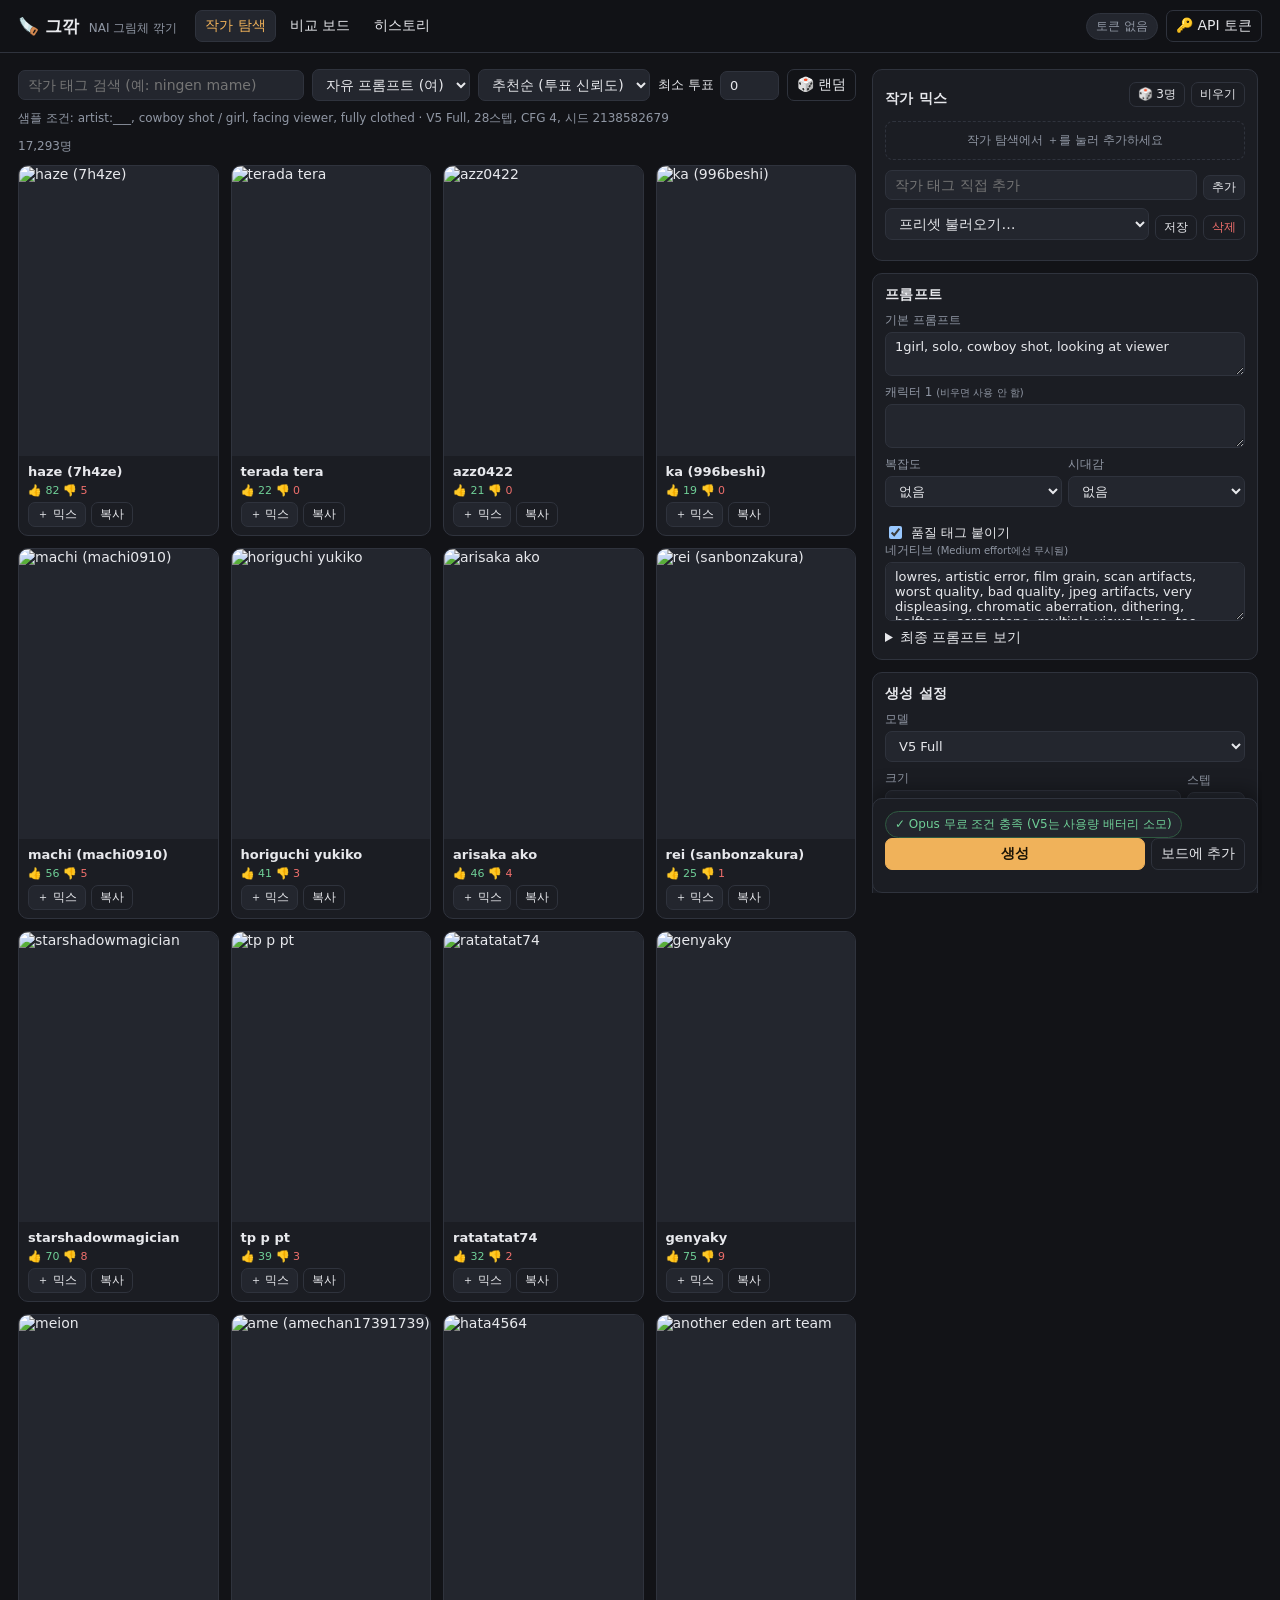
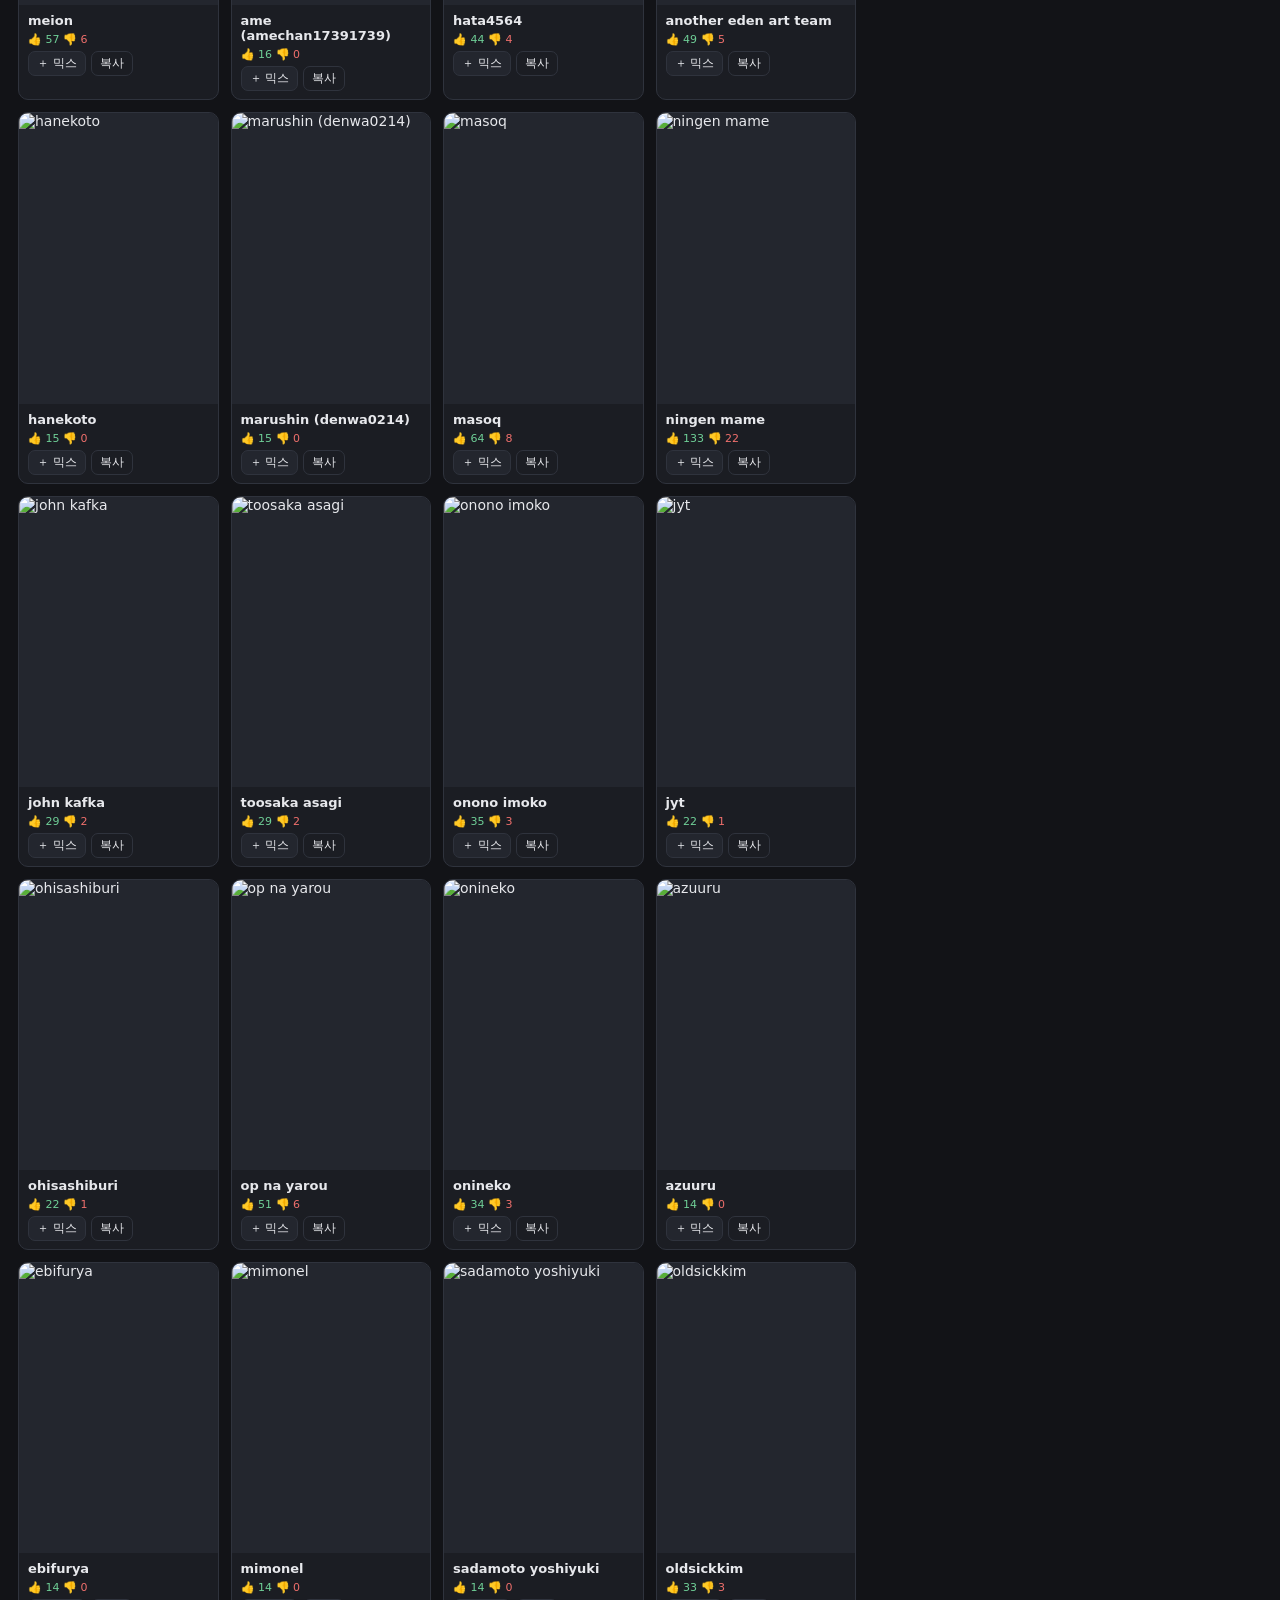
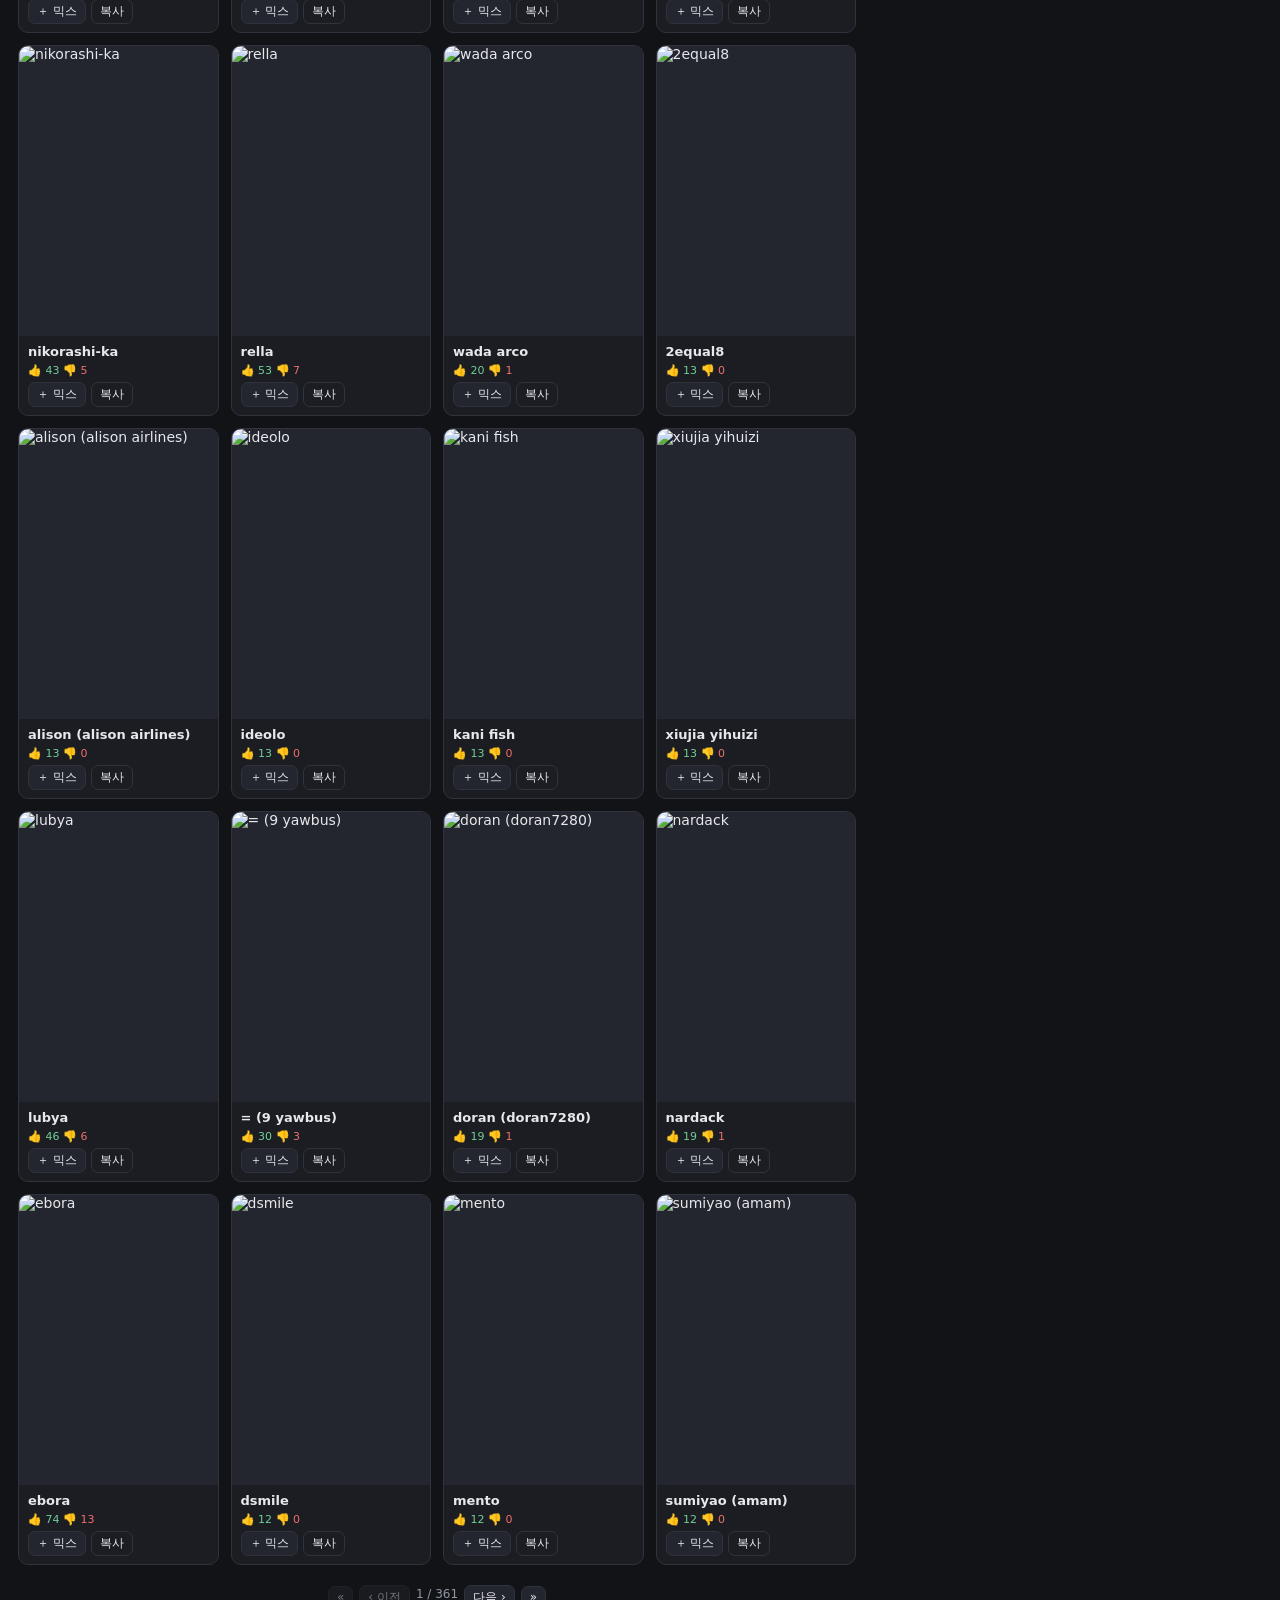
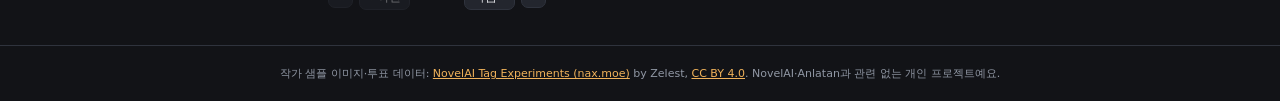
==== index.html @ 3f971d5f "첫 버전: NAI V5 그림체 깎기 사이트 - 작가 탐색 (nax.moe V5 갤러리 17,554명, CC BY 4.0) - 작가 믹스 (숫자 가중치), 프리셋 - 비교 보드 (가" ====
<!doctype html>
<html lang="ko">
<head>
  <meta charset="utf-8">
  <meta name="viewport" content="width=device-width, initial-scale=1">
  <title>그깎 - NAI 그림체 깎기</title>
  <meta name="description" content="NovelAI V5 작가 태그 조합으로 그림체를 깎는 도구">
  <link rel="stylesheet" href="css/style.css">
  <link rel="icon" href="data:image/svg+xml,<svg xmlns='http://www.w3.org/2000/svg' viewBox='0 0 100 100'><text y='.9em' font-size='90'>🪚</text></svg>">
</head>
<body>
  <header class="top">
    <div class="brand">🪚 그깎 <small>NAI 그림체 깎기</small></div>
    <nav class="tabs">
      <button data-tab="browse" class="active">작가 탐색</button>
      <button data-tab="board">비교 보드</button>
      <button data-tab="history">히스토리</button>
    </nav>
    <div class="top-right">
      <span id="usage" class="badge muted">토큰 없음</span>
      <button id="btnToken" class="ghost">🔑 API 토큰</button>
    </div>
  </header>

  <div class="layout">
    <main>
      <!-- 작가 탐색 -->
      <section id="tab-browse" class="tab active">
        <div class="toolbar">
          <input id="q" type="search" placeholder="작가 태그 검색 (예: ningen mame)" autocomplete="off">
          <select id="gallery"></select>
          <select id="sort">
            <option value="score">추천순 (투표 신뢰도)</option>
            <option value="up">좋아요 많은 순</option>
            <option value="debated">호불호 갈리는 순</option>
            <option value="name">이름순</option>
          </select>
          <label class="inline">최소 투표 <input id="minVotes" type="number" min="0" value="0" style="width:4.5em"></label>
          <button id="btnShuffle" class="ghost">🎲 랜덤</button>
        </div>
        <p id="galleryNote" class="note"></p>
        <div id="browseInfo" class="note"></div>
        <div id="artistGrid" class="grid"></div>
        <div id="pager" class="pager"></div>
      </section>

      <!-- 비교 보드 -->
      <section id="tab-board" class="tab">
        <div class="toolbar">
          <button id="btnBoardAdd">＋ 현재 믹스 추가</button>
          <span class="sep"></span>
          <select id="sweepArtist" title="가중치를 바꿔볼 작가"></select>
          <input id="sweepValues" value="0.6, 0.8, 1, 1.2, 1.4" title="가중치 목록 (쉼표로 구분)" style="width:12em">
          <button id="btnSweep">가중치 스윕</button>
          <button id="btnAblate" title="믹스에서 작가를 한 명씩 빼서 비교">한 명씩 빼보기</button>
          <span class="sep"></span>
          <button id="btnBoardNext" class="primary">▶ 다음 빈 칸 생성</button>
          <button id="btnBoardClear" class="ghost danger">보드 비우기</button>
        </div>
        <p class="note">보드는 오른쪽 패널의 프롬프트·설정·<b>시드</b>를 그대로 쓰고 작가 믹스만 바꿔서 생성해요. 버튼 한 번에 한 장씩 생성돼요.</p>
        <div id="boardGrid" class="grid board"></div>
      </section>

      <!-- 히스토리 -->
      <section id="tab-history" class="tab">
        <div class="toolbar">
          <label class="inline"><input id="favOnly" type="checkbox"> 즐겨찾기만</label>
          <span id="historyCount" class="note"></span>
          <span class="sep"></span>
          <button id="btnHistoryClear" class="ghost danger">기록 전체 삭제</button>
        </div>
        <div id="historyGrid" class="grid"></div>
      </section>
    </main>

    <!-- 오른쪽 패널 -->
    <aside class="side">
      <div class="panel">
        <div class="panel-head">
          <h3>작가 믹스</h3>
          <div class="row-gap">
            <button id="btnRandomMix" class="ghost small" title="추천순 상위 작가 중 무작위 3명">🎲 3명</button>
            <button id="btnClearMix" class="ghost small">비우기</button>
          </div>
        </div>
        <div id="mixList" class="mix"></div>
        <div class="row-gap">
          <input id="addArtist" list="artistOptions" placeholder="작가 태그 직접 추가" autocomplete="off">
          <datalist id="artistOptions"></datalist>
          <button id="btnAddArtist" class="small">추가</button>
        </div>
        <div class="row-gap">
          <select id="presetSelect"><option value="">프리셋 불러오기…</option></select>
          <button id="btnSavePreset" class="small ghost">저장</button>
          <button id="btnDelPreset" class="small ghost danger">삭제</button>
        </div>
      </div>

      <div class="panel">
        <h3>프롬프트</h3>
        <label>기본 프롬프트<textarea id="base" rows="2"></textarea></label>
        <label>캐릭터 1 <small class="muted">(비우면 사용 안 함)</small><textarea id="character" rows="2"></textarea></label>
        <div class="row-gap">
          <label class="grow">복잡도
            <select id="complexity">
              <option value="">없음</option>
              <option>low complexity</option>
              <option>medium complexity</option>
              <option>high complexity</option>
              <option>ultra complexity</option>
            </select>
          </label>
          <label class="grow">시대감
            <select id="era">
              <option value="">없음</option>
              <option>meta:novel era</option>
              <option>meta:golden era</option>
            </select>
          </label>
        </div>
        <label class="inline"><input id="quality" type="checkbox"> 품질 태그 붙이기</label>
        <label>네거티브 <small class="muted">(Medium effort에선 무시됨)</small><textarea id="negative" rows="3"></textarea></label>
        <details>
          <summary>최종 프롬프트 보기</summary>
          <pre id="finalPrompt" class="code"></pre>
          <button id="btnCopyPrompt" class="small ghost">복사</button>
        </details>
      </div>

      <div class="panel">
        <h3>생성 설정</h3>
        <label>모델<select id="model"></select></label>
        <div class="row-gap">
          <label class="grow">크기
            <select id="size">
              <option value="832x1216">832×1216 세로</option>
              <option value="1216x832">1216×832 가로</option>
              <option value="1024x1024">1024×1024 정사각</option>
              <option value="640x960">640×960 작은 세로 (빠른 탐색)</option>
              <option value="1024x1536">1024×1536 큰 세로 (Anlas 소모)</option>
            </select>
          </label>
          <label>스텝<input id="steps" type="number" min="1" max="50" style="width:4.5em"></label>
        </div>
        <div class="row-gap">
          <label class="grow">CFG<input id="scale" type="number" step="0.1" min="0" max="10"></label>
          <label class="grow">Rescale<input id="cfgRescale" type="number" step="0.02" min="0" max="1"></label>
        </div>
        <label>샘플러<select id="sampler"></select></label>
        <div class="row-gap">
          <label class="grow">시드<input id="seed" type="number" min="0" max="4294967295"></label>
          <button id="btnNewSeed" class="small ghost" title="새 시드">🎲</button>
        </div>
        <label class="inline"><input id="randomSeed" type="checkbox"> 생성할 때마다 새 시드 (비교 보드는 항상 고정)</label>
      </div>

      <div class="panel sticky-gen">
        <div id="costBadge" class="badge"></div>
        <div class="row-gap">
          <button id="btnGenerate" class="primary grow">생성</button>
          <button id="btnToBoard" class="ghost" title="현재 믹스를 비교 보드에 추가">보드에 추가</button>
        </div>
        <div id="status" class="note"></div>
        <div id="lastResult" class="last"></div>
      </div>
    </aside>
  </div>

  <!-- 토큰 모달 -->
  <dialog id="tokenDialog">
    <form method="dialog">
      <h3>NovelAI API 토큰</h3>
      <p class="note">NovelAI 웹 → 설정(⚙) → Account → <b>Get Persistent API Token</b> 에서 받을 수 있어요.<br>
        토큰은 이 브라우저에만 저장되고, <code>image.novelai.net</code> 외의 곳으로는 보내지 않아요.</p>
      <input id="tokenInput" type="password" placeholder="pst-..." autocomplete="off" style="width:100%">
      <label class="inline"><input id="tokenRemember" type="checkbox"> 이 기기에 기억하기 (체크 안 하면 탭을 닫을 때 지워져요)</label>
      <div class="row-gap end">
        <button value="clear" class="ghost danger">토큰 지우기</button>
        <button value="cancel" class="ghost">취소</button>
        <button value="save" class="primary">저장</button>
      </div>
    </form>
  </dialog>

  <!-- 이미지 크게 보기 -->
  <dialog id="lightbox" class="lightbox">
    <form method="dialog"><button class="close">✕</button></form>
    <img id="lightboxImg" alt="">
    <div id="lightboxCaption" class="note"></div>
  </dialog>

  <footer class="foot">
    작가 샘플 이미지·투표 데이터: <a href="https://nax.moe" target="_blank" rel="noopener">NovelAI Tag Experiments (nax.moe)</a> by Zelest,
    <a href="https://creativecommons.org/licenses/by/4.0/" target="_blank" rel="noopener">CC BY 4.0</a>.
    NovelAI·Anlatan과 관련 없는 개인 프로젝트예요.
  </footer>

  <script type="module" src="js/app.js"></script>
</body>
</html>
---- css/style.css ----
:root {
  --bg: #121317;
  --panel: #1b1d23;
  --panel-2: #23262e;
  --line: #2f333d;
  --text: #e7e8ec;
  --muted: #9097a4;
  --accent: #f0b25a;
  --accent-ink: #1b1406;
  --good: #6fcf97;
  --bad: #ef6f6c;
  --radius: 10px;
  font-family: 'Pretendard', 'Apple SD Gothic Neo', 'Malgun Gothic', system-ui, sans-serif;
  color-scheme: dark;
}

* { box-sizing: border-box; }
body { margin: 0; background: var(--bg); color: var(--text); font-size: 14px; }
a { color: var(--accent); }
h3 { margin: 0 0 8px; font-size: 14px; letter-spacing: .02em; }
small, .muted { color: var(--muted); }
code, pre.code { font-family: ui-monospace, Consolas, monospace; font-size: 12px; }
pre.code { white-space: pre-wrap; word-break: break-word; background: var(--bg); padding: 8px; border-radius: 6px; margin: 6px 0; }

/* 입력 요소 */
input, select, textarea, button {
  font: inherit; color: var(--text); background: var(--panel-2);
  border: 1px solid var(--line); border-radius: 7px; padding: 6px 9px;
}
textarea { width: 100%; resize: vertical; }
input:focus, select:focus, textarea:focus { outline: 2px solid var(--accent); outline-offset: -1px; }
button { cursor: pointer; transition: background .15s, border-color .15s; }
button:hover:not(:disabled) { border-color: var(--accent); }
button:disabled { opacity: .45; cursor: not-allowed; }
button.primary { background: var(--accent); color: var(--accent-ink); border-color: var(--accent); font-weight: 700; }
button.primary:hover:not(:disabled) { filter: brightness(1.08); }
button.ghost { background: transparent; }
button.danger { color: var(--bad); }
button.small { padding: 3px 8px; font-size: 12px; }
label { display: block; color: var(--muted); font-size: 12px; margin-bottom: 8px; }
label > input:not([type=checkbox]), label > select, label > textarea { display: block; width: 100%; margin-top: 3px; color: var(--text); font-size: 13px; }
label.inline { display: inline-flex; align-items: center; gap: 6px; color: var(--text); font-size: 13px; margin: 0; }
label.inline > input:not([type=checkbox]) { display: inline-block; margin: 0; }

/* 상단 */
.top {
  position: sticky; top: 0; z-index: 10; display: flex; align-items: center; gap: 18px;
  padding: 10px 18px; background: rgba(18,19,23,.92); backdrop-filter: blur(8px); border-bottom: 1px solid var(--line);
}
.brand { font-weight: 800; font-size: 17px; white-space: nowrap; }
.brand small { font-weight: 400; font-size: 12px; margin-left: 4px; }
.tabs { display: flex; gap: 4px; }
.tabs button { background: transparent; border-color: transparent; }
.tabs button.active { background: var(--panel-2); border-color: var(--line); color: var(--accent); }
.top-right { margin-left: auto; display: flex; gap: 8px; align-items: center; }

.badge { display: inline-block; padding: 4px 9px; border-radius: 999px; font-size: 12px; background: var(--panel-2); border: 1px solid var(--line); }
.badge.good { color: var(--good); border-color: #2f5a41; }
.badge.warn { color: var(--accent); border-color: #6b5228; }
.badge.bad { color: var(--bad); border-color: #6b2c2b; }

/* 레이아웃 */
.layout { display: grid; grid-template-columns: minmax(0, 1fr) 390px; gap: 16px; padding: 16px 18px; align-items: start; }
main { min-width: 0; }
.side { position: sticky; top: 64px; max-height: calc(100vh - 76px); overflow-y: auto; display: flex; flex-direction: column; gap: 12px; padding-right: 4px; }
.panel { background: var(--panel); border: 1px solid var(--line); border-radius: var(--radius); padding: 12px; }
.panel-head { display: flex; justify-content: space-between; align-items: center; margin-bottom: 6px; }
.panel-head h3 { margin: 0; }
.row-gap { display: flex; gap: 6px; align-items: flex-end; margin-bottom: 8px; }
.row-gap.end { justify-content: flex-end; margin-top: 10px; }
.row-gap > input:not([type=checkbox]), .row-gap > select { flex: 1; min-width: 0; }
.grow { flex: 1; min-width: 0; }
.sticky-gen { position: sticky; bottom: 0; box-shadow: 0 -8px 20px rgba(0,0,0,.35); }

.tab { display: none; }
.tab.active { display: block; }
.toolbar { display: flex; flex-wrap: wrap; gap: 8px; align-items: center; margin-bottom: 8px; }
.toolbar input[type=search] { flex: 1; min-width: 220px; }
.sep { width: 1px; height: 22px; background: var(--line); margin: 0 4px; }
.note { color: var(--muted); font-size: 12px; margin: 4px 0 10px; line-height: 1.5; }

/* 작가 믹스 */
.mix { display: flex; flex-direction: column; gap: 6px; margin-bottom: 10px; }
.mix-empty { color: var(--muted); font-size: 12px; padding: 10px; border: 1px dashed var(--line); border-radius: 8px; text-align: center; }
.mix-row { display: grid; grid-template-columns: 18px 36px 1fr 58px 22px; gap: 6px; align-items: center; background: var(--panel-2); border-radius: 8px; padding: 5px 6px; }
.mix-row.off { opacity: .45; }
.mix-row img { width: 36px; height: 36px; object-fit: cover; object-position: 50% 12%; border-radius: 5px; background: var(--bg); cursor: zoom-in; }
.mix-row .name { font-size: 12px; overflow: hidden; text-overflow: ellipsis; white-space: nowrap; }
.mix-row input[type=range] { width: 100%; padding: 0; accent-color: var(--accent); }
.mix-row input[type=number] { padding: 2px 4px; font-size: 12px; width: 100%; }
.mix-row .x { background: none; border: none; color: var(--muted); padding: 0; }
.mix-row .x:hover { color: var(--bad); }
.mix-row .mid { min-width: 0; }

/* 그리드 카드 */
.grid { display: grid; grid-template-columns: repeat(auto-fill, minmax(170px, 1fr)); gap: 12px; }
.grid.board { grid-template-columns: repeat(auto-fill, minmax(220px, 1fr)); }
.card { background: var(--panel); border: 1px solid var(--line); border-radius: var(--radius); overflow: hidden; display: flex; flex-direction: column; }
.card.in-mix { border-color: var(--accent); }
.thumb { position: relative; aspect-ratio: 832 / 1216; background: var(--panel-2); overflow: hidden; cursor: zoom-in; }
.thumb img { width: 100%; height: 100%; object-fit: cover; display: block; }
.thumb .ph { position: absolute; inset: 0; display: grid; place-items: center; color: var(--muted); font-size: 12px; text-align: center; padding: 10px; }
.card .meta { padding: 8px 9px; display: flex; flex-direction: column; gap: 5px; }
.card .title { font-size: 13px; font-weight: 600; word-break: break-word; }
.card .sub { font-size: 11px; color: var(--muted); }
.card .actions { display: flex; gap: 5px; flex-wrap: wrap; }
.votes { font-size: 11px; color: var(--muted); }
.votes .u { color: var(--good); }
.votes .d { color: var(--bad); }
.fav-on { color: var(--accent); }
.spinner { width: 26px; height: 26px; border: 3px solid var(--line); border-top-color: var(--accent); border-radius: 50%; animation: spin 1s linear infinite; }
@keyframes spin { to { transform: rotate(360deg); } }

.pager { display: flex; gap: 6px; justify-content: center; align-items: center; margin: 16px 0; }

.last img { width: 100%; border-radius: 8px; margin-top: 8px; cursor: zoom-in; }

/* 다이얼로그 */
dialog { background: var(--panel); color: var(--text); border: 1px solid var(--line); border-radius: 12px; max-width: 520px; width: calc(100% - 32px); }
dialog::backdrop { background: rgba(0,0,0,.6); }
dialog.lightbox { max-width: min(92vw, 1100px); padding: 12px; text-align: center; }
dialog.lightbox img { max-width: 100%; max-height: 82vh; border-radius: 8px; }
dialog.lightbox .close { position: absolute; right: 10px; top: 10px; }

.foot { color: var(--muted); font-size: 11px; text-align: center; padding: 20px; border-top: 1px solid var(--line); }

@media (max-width: 980px) {
  .layout { grid-template-columns: 1fr; }
  .side { position: static; max-height: none; }
  .top { flex-wrap: wrap; }
}
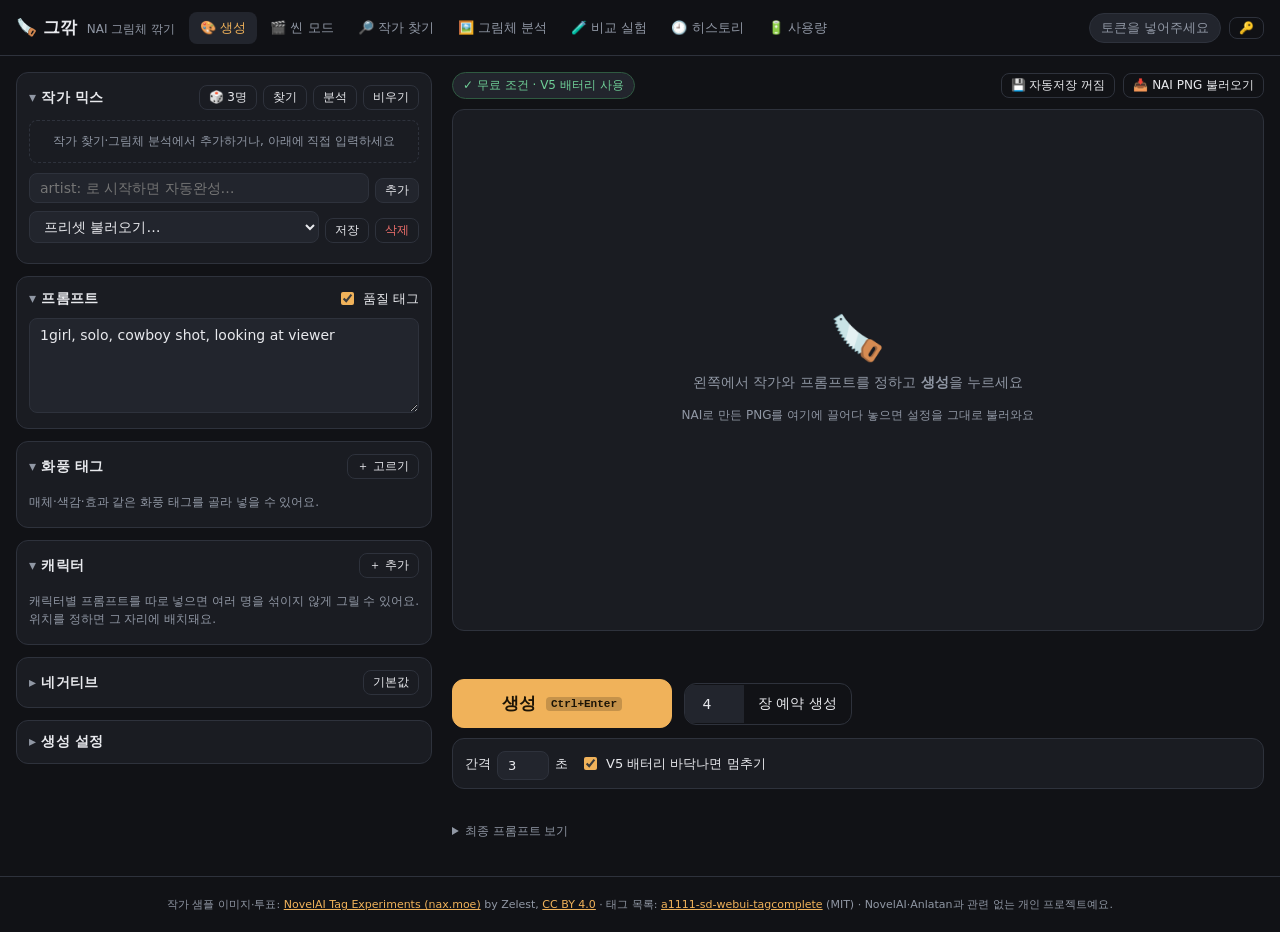
==== commit 816e6e5c: "124" ====
--- a/index.html
+++ b/index.html
@@ -10,170 +10,31 @@
 </head>
 <body>
   <header class="top">
-    <div class="brand">🪚 그깎 <small>NAI 그림체 깎기</small></div>
-    <nav class="tabs">
-      <button data-tab="browse" class="active">작가 탐색</button>
-      <button data-tab="board">비교 보드</button>
-      <button data-tab="history">히스토리</button>
-    </nav>
+    <a class="brand" href="#/">🪚 그깎 <small>NAI 그림체 깎기</small></a>
+    <nav id="nav" class="nav"></nav>
     <div class="top-right">
-      <span id="usage" class="badge muted">토큰 없음</span>
-      <button id="btnToken" class="ghost">🔑 API 토큰</button>
+      <div id="pills" class="pills"></div>
+      <button id="btnToken" class="ghost small" title="NovelAI API 토큰">🔑</button>
     </div>
   </header>
 
-  <div class="layout">
-    <main>
-      <!-- 작가 탐색 -->
-      <section id="tab-browse" class="tab active">
-        <div class="toolbar">
-          <input id="q" type="search" placeholder="작가 태그 검색 (예: ningen mame)" autocomplete="off">
-          <select id="gallery"></select>
-          <select id="sort">
-            <option value="score">추천순 (투표 신뢰도)</option>
-            <option value="up">좋아요 많은 순</option>
-            <option value="debated">호불호 갈리는 순</option>
-            <option value="name">이름순</option>
-          </select>
-          <label class="inline">최소 투표 <input id="minVotes" type="number" min="0" value="0" style="width:4.5em"></label>
-          <button id="btnShuffle" class="ghost">🎲 랜덤</button>
-        </div>
-        <p id="galleryNote" class="note"></p>
-        <div id="browseInfo" class="note"></div>
-        <div id="artistGrid" class="grid"></div>
-        <div id="pager" class="pager"></div>
-      </section>
+  <main>
+    <section id="page-generate" class="page"></section>
+    <section id="page-scenes" class="page" hidden></section>
+    <section id="page-artists" class="page" hidden></section>
+    <section id="page-analyze" class="page" hidden></section>
+    <section id="page-lab" class="page" hidden></section>
+    <section id="page-history" class="page" hidden></section>
+    <section id="page-usage" class="page" hidden></section>
+  </main>
 
-      <!-- 비교 보드 -->
-      <section id="tab-board" class="tab">
-        <div class="toolbar">
-          <button id="btnBoardAdd">＋ 현재 믹스 추가</button>
-          <span class="sep"></span>
-          <select id="sweepArtist" title="가중치를 바꿔볼 작가"></select>
-          <input id="sweepValues" value="0.6, 0.8, 1, 1.2, 1.4" title="가중치 목록 (쉼표로 구분)" style="width:12em">
-          <button id="btnSweep">가중치 스윕</button>
-          <button id="btnAblate" title="믹스에서 작가를 한 명씩 빼서 비교">한 명씩 빼보기</button>
-          <span class="sep"></span>
-          <button id="btnBoardNext" class="primary">▶ 다음 빈 칸 생성</button>
-          <button id="btnBoardClear" class="ghost danger">보드 비우기</button>
-        </div>
-        <p class="note">보드는 오른쪽 패널의 프롬프트·설정·<b>시드</b>를 그대로 쓰고 작가 믹스만 바꿔서 생성해요. 버튼 한 번에 한 장씩 생성돼요.</p>
-        <div id="boardGrid" class="grid board"></div>
-      </section>
-
-      <!-- 히스토리 -->
-      <section id="tab-history" class="tab">
-        <div class="toolbar">
-          <label class="inline"><input id="favOnly" type="checkbox"> 즐겨찾기만</label>
-          <span id="historyCount" class="note"></span>
-          <span class="sep"></span>
-          <button id="btnHistoryClear" class="ghost danger">기록 전체 삭제</button>
-        </div>
-        <div id="historyGrid" class="grid"></div>
-      </section>
-    </main>
-
-    <!-- 오른쪽 패널 -->
-    <aside class="side">
-      <div class="panel">
-        <div class="panel-head">
-          <h3>작가 믹스</h3>
-          <div class="row-gap">
-            <button id="btnRandomMix" class="ghost small" title="추천순 상위 작가 중 무작위 3명">🎲 3명</button>
-            <button id="btnClearMix" class="ghost small">비우기</button>
-          </div>
-        </div>
-        <div id="mixList" class="mix"></div>
-        <div class="row-gap">
-          <input id="addArtist" list="artistOptions" placeholder="작가 태그 직접 추가" autocomplete="off">
-          <datalist id="artistOptions"></datalist>
-          <button id="btnAddArtist" class="small">추가</button>
-        </div>
-        <div class="row-gap">
-          <select id="presetSelect"><option value="">프리셋 불러오기…</option></select>
-          <button id="btnSavePreset" class="small ghost">저장</button>
-          <button id="btnDelPreset" class="small ghost danger">삭제</button>
-        </div>
-      </div>
-
-      <div class="panel">
-        <h3>프롬프트</h3>
-        <label>기본 프롬프트<textarea id="base" rows="2"></textarea></label>
-        <label>캐릭터 1 <small class="muted">(비우면 사용 안 함)</small><textarea id="character" rows="2"></textarea></label>
-        <div class="row-gap">
-          <label class="grow">복잡도
-            <select id="complexity">
-              <option value="">없음</option>
-              <option>low complexity</option>
-              <option>medium complexity</option>
-              <option>high complexity</option>
-              <option>ultra complexity</option>
-            </select>
-          </label>
-          <label class="grow">시대감
-            <select id="era">
-              <option value="">없음</option>
-              <option>meta:novel era</option>
-              <option>meta:golden era</option>
-            </select>
-          </label>
-        </div>
-        <label class="inline"><input id="quality" type="checkbox"> 품질 태그 붙이기</label>
-        <label>네거티브 <small class="muted">(Medium effort에선 무시됨)</small><textarea id="negative" rows="3"></textarea></label>
-        <details>
-          <summary>최종 프롬프트 보기</summary>
-          <pre id="finalPrompt" class="code"></pre>
-          <button id="btnCopyPrompt" class="small ghost">복사</button>
-        </details>
-      </div>
-
-      <div class="panel">
-        <h3>생성 설정</h3>
-        <label>모델<select id="model"></select></label>
-        <div class="row-gap">
-          <label class="grow">크기
-            <select id="size">
-              <option value="832x1216">832×1216 세로</option>
-              <option value="1216x832">1216×832 가로</option>
-              <option value="1024x1024">1024×1024 정사각</option>
-              <option value="640x960">640×960 작은 세로 (빠른 탐색)</option>
-              <option value="1024x1536">1024×1536 큰 세로 (Anlas 소모)</option>
-            </select>
-          </label>
-          <label>스텝<input id="steps" type="number" min="1" max="50" style="width:4.5em"></label>
-        </div>
-        <div class="row-gap">
-          <label class="grow">CFG<input id="scale" type="number" step="0.1" min="0" max="10"></label>
-          <label class="grow">Rescale<input id="cfgRescale" type="number" step="0.02" min="0" max="1"></label>
-        </div>
-        <label>샘플러<select id="sampler"></select></label>
-        <div class="row-gap">
-          <label class="grow">시드<input id="seed" type="number" min="0" max="4294967295"></label>
-          <button id="btnNewSeed" class="small ghost" title="새 시드">🎲</button>
-        </div>
-        <label class="inline"><input id="randomSeed" type="checkbox"> 생성할 때마다 새 시드 (비교 보드는 항상 고정)</label>
-      </div>
-
-      <div class="panel sticky-gen">
-        <div id="costBadge" class="badge"></div>
-        <div class="row-gap">
-          <button id="btnGenerate" class="primary grow">생성</button>
-          <button id="btnToBoard" class="ghost" title="현재 믹스를 비교 보드에 추가">보드에 추가</button>
-        </div>
-        <div id="status" class="note"></div>
-        <div id="lastResult" class="last"></div>
-      </div>
-    </aside>
-  </div>
-
-  <!-- 토큰 모달 -->
   <dialog id="tokenDialog">
     <form method="dialog">
       <h3>NovelAI API 토큰</h3>
       <p class="note">NovelAI 웹 → 설정(⚙) → Account → <b>Get Persistent API Token</b> 에서 받을 수 있어요.<br>
         토큰은 이 브라우저에만 저장되고, <code>image.novelai.net</code> 외의 곳으로는 보내지 않아요.</p>
       <input id="tokenInput" type="password" placeholder="pst-..." autocomplete="off" style="width:100%">
-      <label class="inline"><input id="tokenRemember" type="checkbox"> 이 기기에 기억하기 (체크 안 하면 탭을 닫을 때 지워져요)</label>
+      <label class="inline" style="margin-top:8px"><input id="tokenRemember" type="checkbox"> 이 기기에 기억하기 (체크 안 하면 탭을 닫을 때 지워져요)</label>
       <div class="row-gap end">
         <button value="clear" class="ghost danger">토큰 지우기</button>
         <button value="cancel" class="ghost">취소</button>
@@ -182,16 +43,10 @@
     </form>
   </dialog>
 
-  <!-- 이미지 크게 보기 -->
-  <dialog id="lightbox" class="lightbox">
-    <form method="dialog"><button class="close">✕</button></form>
-    <img id="lightboxImg" alt="">
-    <div id="lightboxCaption" class="note"></div>
-  </dialog>
-
   <footer class="foot">
-    작가 샘플 이미지·투표 데이터: <a href="https://nax.moe" target="_blank" rel="noopener">NovelAI Tag Experiments (nax.moe)</a> by Zelest,
-    <a href="https://creativecommons.org/licenses/by/4.0/" target="_blank" rel="noopener">CC BY 4.0</a>.
+    작가 샘플 이미지·투표: <a href="https://nax.moe" target="_blank" rel="noopener">NovelAI Tag Experiments (nax.moe)</a> by Zelest,
+    <a href="https://creativecommons.org/licenses/by/4.0/" target="_blank" rel="noopener">CC BY 4.0</a> ·
+    태그 목록: <a href="https://github.com/DominikDoom/a1111-sd-webui-tagcomplete" target="_blank" rel="noopener">a1111-sd-webui-tagcomplete</a> (MIT) ·
     NovelAI·Anlatan과 관련 없는 개인 프로젝트예요.
   </footer>
 
--- a/css/style.css
+++ b/css/style.css
@@ -1,131 +1,302 @@
 :root {
-  --bg: #121317;
-  --panel: #1b1d23;
-  --panel-2: #23262e;
-  --line: #2f333d;
-  --text: #e7e8ec;
+  --bg: #111216;
+  --panel: #1a1c22;
+  --panel-2: #22252d;
+  --panel-3: #2a2e38;
+  --line: #2e323c;
+  --text: #e8e9ed;
   --muted: #9097a4;
   --accent: #f0b25a;
+  --accent-2: #ffcf8a;
   --accent-ink: #1b1406;
   --good: #6fcf97;
+  --warn: #f0b25a;
   --bad: #ef6f6c;
-  --radius: 10px;
+  --radius: 12px;
+  --header: 56px;
   font-family: 'Pretendard', 'Apple SD Gothic Neo', 'Malgun Gothic', system-ui, sans-serif;
   color-scheme: dark;
 }
-
 * { box-sizing: border-box; }
+[hidden] { display: none !important; }
 body { margin: 0; background: var(--bg); color: var(--text); font-size: 14px; }
 a { color: var(--accent); }
-h3 { margin: 0 0 8px; font-size: 14px; letter-spacing: .02em; }
+h2, h3 { margin: 0; }
+h3 { font-size: 14px; letter-spacing: .02em; }
+.page-title { font-size: 18px; }
 small, .muted { color: var(--muted); }
-code, pre.code { font-family: ui-monospace, Consolas, monospace; font-size: 12px; }
-pre.code { white-space: pre-wrap; word-break: break-word; background: var(--bg); padding: 8px; border-radius: 6px; margin: 6px 0; }
-
-/* 입력 요소 */
-input, select, textarea, button {
+code, pre.code, kbd { font-family: ui-monospace, Consolas, monospace; font-size: 12px; }
+kbd { background: rgba(0,0,0,.18); border-radius: 4px; padding: 1px 5px; margin-left: 6px; font-size: 11px; }
+pre.code { white-space: pre-wrap; word-break: break-word; background: var(--bg); padding: 10px; border-radius: 8px; margin: 8px 0; max-height: 320px; overflow: auto; }
+
+/* 입력 */
+input, select, textarea, button, .btn {
   font: inherit; color: var(--text); background: var(--panel-2);
-  border: 1px solid var(--line); border-radius: 7px; padding: 6px 9px;
-}
-textarea { width: 100%; resize: vertical; }
+  border: 1px solid var(--line); border-radius: 8px; padding: 6px 10px;
+}
+textarea { width: 100%; resize: vertical; line-height: 1.45; }
 input:focus, select:focus, textarea:focus { outline: 2px solid var(--accent); outline-offset: -1px; }
-button { cursor: pointer; transition: background .15s, border-color .15s; }
-button:hover:not(:disabled) { border-color: var(--accent); }
+button, .btn { cursor: pointer; transition: background .15s, border-color .15s, filter .15s; text-decoration: none; display: inline-flex; align-items: center; justify-content: center; gap: 4px; white-space: nowrap; }
+button:hover:not(:disabled), .btn:hover { border-color: var(--accent); }
 button:disabled { opacity: .45; cursor: not-allowed; }
-button.primary { background: var(--accent); color: var(--accent-ink); border-color: var(--accent); font-weight: 700; }
-button.primary:hover:not(:disabled) { filter: brightness(1.08); }
-button.ghost { background: transparent; }
-button.danger { color: var(--bad); }
-button.small { padding: 3px 8px; font-size: 12px; }
+.primary { background: var(--accent) !important; color: var(--accent-ink) !important; border-color: var(--accent) !important; font-weight: 700; }
+.primary:hover:not(:disabled) { filter: brightness(1.08); }
+.ghost { background: transparent; }
+.danger { color: var(--bad); }
+.small { padding: 3px 9px; font-size: 12px; }
+button.big { font-size: 17px; padding: 12px 20px; border-radius: 12px; }
 label { display: block; color: var(--muted); font-size: 12px; margin-bottom: 8px; }
-label > input:not([type=checkbox]), label > select, label > textarea { display: block; width: 100%; margin-top: 3px; color: var(--text); font-size: 13px; }
+label > input:not([type=checkbox]):not([type=range]):not([type=radio]), label > select, label > textarea { display: block; width: 100%; margin-top: 4px; color: var(--text); font-size: 13px; }
+label > input[type=range] { display: block; width: 100%; accent-color: var(--accent); }
 label.inline { display: inline-flex; align-items: center; gap: 6px; color: var(--text); font-size: 13px; margin: 0; }
 label.inline > input:not([type=checkbox]) { display: inline-block; margin: 0; }
+input[type=checkbox] { accent-color: var(--accent); }
+.note { color: var(--muted); font-size: 12px; margin: 4px 0; line-height: 1.5; }
+.bad { color: var(--bad); }
+.grow { flex: 1; min-width: 0; }
 
 /* 상단 */
 .top {
-  position: sticky; top: 0; z-index: 10; display: flex; align-items: center; gap: 18px;
-  padding: 10px 18px; background: rgba(18,19,23,.92); backdrop-filter: blur(8px); border-bottom: 1px solid var(--line);
-}
-.brand { font-weight: 800; font-size: 17px; white-space: nowrap; }
+  position: sticky; top: 0; z-index: 20; height: var(--header); display: flex; align-items: center; gap: 14px;
+  padding: 0 16px; background: rgba(17,18,22,.92); backdrop-filter: blur(10px); border-bottom: 1px solid var(--line);
+}
+.brand { font-weight: 800; font-size: 17px; white-space: nowrap; color: var(--text); text-decoration: none; }
 .brand small { font-weight: 400; font-size: 12px; margin-left: 4px; }
-.tabs { display: flex; gap: 4px; }
-.tabs button { background: transparent; border-color: transparent; }
-.tabs button.active { background: var(--panel-2); border-color: var(--line); color: var(--accent); }
+.nav { display: flex; gap: 2px; overflow-x: auto; scrollbar-width: none; }
+.nav a { color: var(--muted); text-decoration: none; padding: 7px 11px; border-radius: 8px; white-space: nowrap; font-size: 13px; }
+.nav a:hover { color: var(--text); background: var(--panel); }
+.nav a.active { color: var(--accent); background: var(--panel-2); }
 .top-right { margin-left: auto; display: flex; gap: 8px; align-items: center; }
-
-.badge { display: inline-block; padding: 4px 9px; border-radius: 999px; font-size: 12px; background: var(--panel-2); border: 1px solid var(--line); }
+.pills { display: flex; gap: 6px; }
+.pill { display: inline-flex; align-items: center; gap: 4px; padding: 5px 11px; border-radius: 999px; background: var(--panel-2); border: 1px solid var(--line); color: var(--text); text-decoration: none; font-size: 13px; white-space: nowrap; }
+.pill small { color: var(--muted); }
+.pill.muted { color: var(--muted); }
+.pill.good { border-color: #2f5a41; }
+.pill.warn { border-color: #6b5228; color: var(--warn); }
+.pill.bad { border-color: #6b2c2b; color: var(--bad); }
+.mini-meter { width: 34px; height: 8px; border-radius: 4px; background: var(--panel-3); overflow: hidden; display: inline-block; margin-right: 3px; }
+.mini-meter span { display: block; height: 100%; background: var(--good); }
+.pill.warn .mini-meter span { background: var(--warn); }
+.pill.bad .mini-meter span { background: var(--bad); }
+
+.badge { display: inline-block; padding: 4px 10px; border-radius: 999px; font-size: 12px; background: var(--panel-2); border: 1px solid var(--line); }
 .badge.good { color: var(--good); border-color: #2f5a41; }
-.badge.warn { color: var(--accent); border-color: #6b5228; }
+.badge.warn { color: var(--warn); border-color: #6b5228; }
 .badge.bad { color: var(--bad); border-color: #6b2c2b; }
 
-/* 레이아웃 */
-.layout { display: grid; grid-template-columns: minmax(0, 1fr) 390px; gap: 16px; padding: 16px 18px; align-items: start; }
-main { min-width: 0; }
-.side { position: sticky; top: 64px; max-height: calc(100vh - 76px); overflow-y: auto; display: flex; flex-direction: column; gap: 12px; padding-right: 4px; }
-.panel { background: var(--panel); border: 1px solid var(--line); border-radius: var(--radius); padding: 12px; }
-.panel-head { display: flex; justify-content: space-between; align-items: center; margin-bottom: 6px; }
-.panel-head h3 { margin: 0; }
-.row-gap { display: flex; gap: 6px; align-items: flex-end; margin-bottom: 8px; }
-.row-gap.end { justify-content: flex-end; margin-top: 10px; }
+main { padding: 16px; }
+.page { max-width: 1680px; margin: 0 auto; }
+
+/* 패널 */
+.panel { background: var(--panel); border: 1px solid var(--line); border-radius: var(--radius); padding: 12px; margin-bottom: 12px; }
+details.panel > summary { list-style: none; cursor: pointer; }
+details.panel > summary::-webkit-details-marker { display: none; }
+.panel-head { display: flex; justify-content: space-between; align-items: center; gap: 8px; }
+details.panel > summary.panel-head h3::before { content: '▸ '; color: var(--muted); }
+details.panel[open] > summary.panel-head h3::before { content: '▾ '; }
+.panel-body { margin-top: 10px; }
+.panel.bad { border-color: #6b2c2b; }
+.row-gap { display: flex; gap: 6px; align-items: flex-end; margin-bottom: 8px; flex-wrap: wrap; }
+.row-gap.tight { margin: 0; align-items: center; }
+.row-gap.end { justify-content: flex-end; margin-top: 12px; }
 .row-gap > input:not([type=checkbox]), .row-gap > select { flex: 1; min-width: 0; }
-.grow { flex: 1; min-width: 0; }
-.sticky-gen { position: sticky; bottom: 0; box-shadow: 0 -8px 20px rgba(0,0,0,.35); }
-
-.tab { display: none; }
-.tab.active { display: block; }
-.toolbar { display: flex; flex-wrap: wrap; gap: 8px; align-items: center; margin-bottom: 8px; }
+.toolbar { display: flex; flex-wrap: wrap; gap: 8px; align-items: center; margin-bottom: 10px; }
 .toolbar input[type=search] { flex: 1; min-width: 220px; }
 .sep { width: 1px; height: 22px; background: var(--line); margin: 0 4px; }
-.note { color: var(--muted); font-size: 12px; margin: 4px 0 10px; line-height: 1.5; }
+.seg { display: inline-flex; background: var(--panel-2); border: 1px solid var(--line); border-radius: 8px; padding: 2px; gap: 2px; flex-wrap: wrap; }
+.seg button { border: none; background: transparent; padding: 4px 10px; font-size: 12px; }
+.seg button.on { background: var(--panel-3); color: var(--accent); }
+
+/* 생성 페이지 */
+.gen-layout { display: grid; grid-template-columns: 420px minmax(0, 1fr); gap: 16px; align-items: start; }
+.gen-controls { position: sticky; top: calc(var(--header) + 16px); max-height: calc(100vh - var(--header) - 32px); overflow-y: auto; padding-right: 4px; scrollbar-width: thin; }
+.gen-stage { display: flex; flex-direction: column; gap: 10px; min-width: 0; }
+.stage-top { display: flex; align-items: center; gap: 8px; }
+.viewer { background: var(--panel); border: 1px solid var(--line); border-radius: var(--radius); min-height: 58vh; max-height: calc(100vh - 290px); display: grid; place-items: center; overflow: hidden; }
+.viewer img { max-width: 100%; max-height: calc(100vh - 292px); object-fit: contain; cursor: zoom-in; display: block; }
+.viewer-empty { display: grid; gap: 10px; place-items: center; text-align: center; color: var(--muted); padding: 40px; }
+.big-emoji { font-size: 44px; }
+.page.drag .viewer, .dropzone.drag { outline: 2px dashed var(--accent); outline-offset: -6px; }
+.viewer-info { display: flex; flex-wrap: wrap; justify-content: space-between; gap: 8px; align-items: center; min-height: 28px; }
+.info-main { min-width: 0; }
+.actions { display: flex; gap: 5px; flex-wrap: wrap; }
+.gen-bar { display: flex; align-items: center; gap: 12px; }
+.gen-bar .primary { min-width: 220px; }
+.recent { display: flex; gap: 6px; overflow-x: auto; padding-bottom: 4px; scrollbar-width: thin; }
+.recent img { height: 84px; border-radius: 6px; cursor: pointer; opacity: .7; border: 2px solid transparent; flex: none; }
+.recent img:hover { opacity: 1; }
+.recent img.on { opacity: 1; border-color: var(--accent); }
+.final summary { cursor: pointer; color: var(--muted); font-size: 12px; }
 
 /* 작가 믹스 */
 .mix { display: flex; flex-direction: column; gap: 6px; margin-bottom: 10px; }
-.mix-empty { color: var(--muted); font-size: 12px; padding: 10px; border: 1px dashed var(--line); border-radius: 8px; text-align: center; }
-.mix-row { display: grid; grid-template-columns: 18px 36px 1fr 58px 22px; gap: 6px; align-items: center; background: var(--panel-2); border-radius: 8px; padding: 5px 6px; }
+.mix-empty { color: var(--muted); font-size: 12px; padding: 12px; border: 1px dashed var(--line); border-radius: 8px; text-align: center; }
+.mix-row { display: grid; grid-template-columns: 18px 38px 1fr 60px 22px; gap: 6px; align-items: center; background: var(--panel-2); border-radius: 8px; padding: 5px 6px; }
 .mix-row.off { opacity: .45; }
-.mix-row img { width: 36px; height: 36px; object-fit: cover; object-position: 50% 12%; border-radius: 5px; background: var(--bg); cursor: zoom-in; }
+.mix-row img { width: 38px; height: 38px; object-fit: cover; object-position: 50% 12%; border-radius: 6px; background: var(--bg); cursor: zoom-in; }
 .mix-row .name { font-size: 12px; overflow: hidden; text-overflow: ellipsis; white-space: nowrap; }
 .mix-row input[type=range] { width: 100%; padding: 0; accent-color: var(--accent); }
 .mix-row input[type=number] { padding: 2px 4px; font-size: 12px; width: 100%; }
-.mix-row .x { background: none; border: none; color: var(--muted); padding: 0; }
-.mix-row .x:hover { color: var(--bad); }
-.mix-row .mid { min-width: 0; }
+.mid { min-width: 0; }
+.x { background: none !important; border: none !important; color: var(--muted); padding: 0 2px; cursor: pointer; }
+.x:hover { color: var(--bad); }
+
+/* 칩 */
+.chips { display: flex; flex-wrap: wrap; gap: 6px; }
+.chip { display: inline-flex; align-items: center; gap: 4px; padding: 3px 8px; border-radius: 999px; background: var(--panel-2); border: 1px solid var(--line); font-size: 12px; color: var(--text); }
+.chip.on { border-color: var(--accent); color: var(--accent-2); }
+.chip.off { opacity: .45; }
+.chip input[type=number] { width: 3.6em; padding: 0 3px; font-size: 11px; border-radius: 4px; }
+.chip img { width: 20px; height: 20px; border-radius: 50%; object-fit: cover; object-position: 50% 12%; }
+button.chip { cursor: pointer; }
+
+/* 캐릭터 */
+.chars { display: flex; flex-direction: column; gap: 8px; }
+.char { background: var(--panel-2); border-radius: 8px; padding: 8px; }
+.char.off { opacity: .5; }
+.char-head { display: flex; gap: 8px; align-items: center; margin-bottom: 6px; }
+.char-head .note { margin: 0 0 0 auto; }
+.char-body { display: flex; gap: 8px; }
+.char-body textarea { margin-bottom: 4px; }
+.pos-grid { display: grid; grid-template-columns: repeat(5, 14px); gap: 3px; align-content: start; padding: 4px; background: var(--bg); border-radius: 6px; flex: none; }
+.pos { width: 14px; height: 14px; padding: 0; border-radius: 3px; background: var(--panel-3); border: none; }
+.pos.on { background: var(--accent); }
 
 /* 그리드 카드 */
-.grid { display: grid; grid-template-columns: repeat(auto-fill, minmax(170px, 1fr)); gap: 12px; }
-.grid.board { grid-template-columns: repeat(auto-fill, minmax(220px, 1fr)); }
+.grid { display: grid; grid-template-columns: repeat(auto-fill, minmax(176px, 1fr)); gap: 12px; }
+.grid.board { grid-template-columns: repeat(auto-fill, minmax(230px, 1fr)); }
+.grid.small { grid-template-columns: repeat(auto-fill, minmax(140px, 1fr)); gap: 10px; }
 .card { background: var(--panel); border: 1px solid var(--line); border-radius: var(--radius); overflow: hidden; display: flex; flex-direction: column; }
 .card.in-mix { border-color: var(--accent); }
+.card.is-hidden { opacity: .55; }
 .thumb { position: relative; aspect-ratio: 832 / 1216; background: var(--panel-2); overflow: hidden; cursor: zoom-in; }
 .thumb img { width: 100%; height: 100%; object-fit: cover; display: block; }
-.thumb .ph { position: absolute; inset: 0; display: grid; place-items: center; color: var(--muted); font-size: 12px; text-align: center; padding: 10px; }
+.thumb .ph { position: absolute; inset: 0; display: grid; place-items: center; color: var(--muted); font-size: 12px; }
+.thumb .sim { position: absolute; left: 6px; top: 6px; background: rgba(0,0,0,.65); padding: 1px 7px; border-radius: 999px; font-size: 11px; color: var(--accent-2); }
+.thumb-marks { position: absolute; right: 6px; top: 6px; display: flex; gap: 4px; opacity: 0; transition: opacity .15s; }
+.card:hover .thumb-marks, .card.is-fav .thumb-marks { opacity: 1; }
+.mark { background: rgba(0,0,0,.6) !important; border: none !important; border-radius: 999px; width: 28px; height: 28px; padding: 0; font-size: 14px; }
+.card.is-fav .mark.fav { color: var(--accent); }
+.card:not(:hover) .mark.hide { display: none; }
 .card .meta { padding: 8px 9px; display: flex; flex-direction: column; gap: 5px; }
 .card .title { font-size: 13px; font-weight: 600; word-break: break-word; }
 .card .sub { font-size: 11px; color: var(--muted); }
-.card .actions { display: flex; gap: 5px; flex-wrap: wrap; }
 .votes { font-size: 11px; color: var(--muted); }
 .votes .u { color: var(--good); }
 .votes .d { color: var(--bad); }
 .fav-on { color: var(--accent); }
+.pager { display: flex; gap: 6px; justify-content: center; align-items: center; margin: 18px 0; }
+
+/* 믹스 띠 */
+.mixbar { display: flex; flex-wrap: wrap; gap: 6px; align-items: center; background: var(--panel); border: 1px solid var(--line); border-radius: var(--radius); padding: 8px 10px; margin-bottom: 12px; }
+.mixbar-label { font-size: 12px; color: var(--muted); margin-right: 4px; }
+.mixbar .btn { margin-left: auto; }
+
+/* 그림체 분석 */
+.an-layout { display: grid; grid-template-columns: 360px minmax(0, 1fr); gap: 16px; align-items: start; }
+.dropzone { border: 2px dashed var(--line); border-radius: var(--radius); padding: 26px 16px; display: grid; gap: 10px; place-items: center; text-align: center; background: var(--panel); margin-bottom: 12px; }
+.an-preview img { width: 100%; border-radius: var(--radius); margin-bottom: 12px; cursor: zoom-in; }
+.an-status { display: flex; gap: 12px; align-items: center; padding: 20px; background: var(--panel); border-radius: var(--radius); }
+.pick { display: grid; grid-template-columns: repeat(auto-fill, minmax(210px, 1fr)); gap: 8px; margin: 10px 0; }
+.pick-item { display: flex; gap: 10px; align-items: center; background: var(--panel-2); border-radius: 10px; padding: 6px; }
+.pick-item img { width: 52px; height: 52px; border-radius: 8px; object-fit: cover; object-position: 50% 12%; cursor: zoom-in; }
+.pick-item .title { font-weight: 600; font-size: 13px; }
+.style-row { display: flex; flex-wrap: wrap; gap: 6px; align-items: center; margin: 8px 0; }
+.style-row-label { width: 76px; color: var(--muted); font-size: 12px; }
+
+/* 화풍 태그 창 */
+dialog { background: var(--panel); color: var(--text); border: 1px solid var(--line); border-radius: 14px; max-width: 520px; width: calc(100% - 32px); padding: 16px; }
+dialog.wide { max-width: 860px; }
+dialog::backdrop { background: rgba(0,0,0,.6); }
+.dlg-head { display: flex; justify-content: space-between; align-items: center; margin-bottom: 10px; }
+.style-grid { display: grid; grid-template-columns: repeat(auto-fill, minmax(190px, 1fr)); gap: 6px; margin-top: 10px; max-height: 60vh; overflow-y: auto; }
+.style-item { display: flex; flex-direction: column; align-items: flex-start; text-align: left; white-space: normal; gap: 2px; padding: 8px 10px; }
+.style-item.on { border-color: var(--accent); background: #2e2618; }
+.st-tag { font-weight: 600; font-size: 12px; }
+.style-item.on .st-tag { color: var(--accent-2); }
+.st-desc { font-size: 11px; color: var(--muted); }
+dialog.lightbox { max-width: min(94vw, 1200px); text-align: center; }
+dialog.lightbox img { max-width: 100%; max-height: 82vh; border-radius: 8px; }
+dialog.lightbox .close { position: absolute; right: 12px; top: 12px; }
+#lightboxCaption { white-space: pre-wrap; }
+
+/* 사용량 */
+.usage-cards { display: grid; grid-template-columns: repeat(auto-fit, minmax(320px, 1fr)); gap: 14px; margin-bottom: 14px; }
+.ucard { background: var(--panel); border: 1px solid var(--line); border-radius: 16px; padding: 18px; display: flex; flex-direction: column; gap: 12px; }
+.ucard.danger { border-color: #6b2c2b; }
+.ucard-head { display: flex; align-items: center; gap: 8px; }
+.ucard-icon { font-size: 20px; }
+.ucard-big { font-size: 40px; font-weight: 800; letter-spacing: -.02em; }
+.split { display: grid; grid-template-columns: 1fr 1fr; gap: 12px; }
+.split b { font-size: 18px; }
+.meter { height: 12px; border-radius: 6px; background: var(--panel-3); overflow: hidden; }
+.meter-fill { height: 100%; background: linear-gradient(90deg, #4fb67e, var(--good)); border-radius: 6px; transition: width .4s; }
+.meter.low .meter-fill { background: linear-gradient(90deg, #c9852f, var(--warn)); }
+
+/* 자동완성 */
+.ac-box { position: absolute; z-index: 100; display: none; background: var(--panel-2); border: 1px solid var(--line); border-radius: 8px; box-shadow: 0 10px 30px rgba(0,0,0,.5); max-height: 320px; overflow-y: auto; }
+.ac-item { display: flex; justify-content: space-between; gap: 10px; padding: 5px 10px; cursor: pointer; font-size: 13px; }
+.ac-item.sel, .ac-item:hover { background: var(--panel-3); }
+.ac-meta { color: var(--muted); font-size: 11px; white-space: nowrap; }
+.ac-tag.c1 { color: #f58b8b; }
+.ac-tag.c3 { color: #d39ff0; }
+.ac-tag.c4 { color: #7fd38f; }
+.ac-tag.c5 { color: #f0c36d; }
+
+/* 예약 생성 */
+.multi { display: inline-flex; align-items: center; border: 1px solid var(--line); border-radius: 12px; overflow: hidden; }
+.multi input { width: 4.2em; border: none; border-radius: 0; text-align: center; background: var(--panel-2); padding: 11px 4px; }
+.multi button { border: none; border-radius: 0; padding: 11px 14px; }
+.qb-main { display: flex; flex-wrap: wrap; align-items: center; gap: 12px; background: var(--panel); border: 1px solid var(--line); border-radius: var(--radius); padding: 8px 12px; margin-bottom: 10px; }
+.queuebar.active .qb-main { border-color: var(--accent); }
+.qb-main .meter { flex: 1; min-width: 120px; }
+
+/* 씬 모드 */
+.scene-list { display: grid; grid-template-columns: repeat(auto-fill, minmax(440px, 1fr)); gap: 12px; }
+.scene { display: flex; flex-direction: column; gap: 8px; margin: 0; }
+.scene-head { display: flex; gap: 6px; align-items: center; }
+.scene-no { width: 24px; height: 24px; border-radius: 50%; background: var(--panel-3); display: grid; place-items: center; font-size: 12px; color: var(--muted); flex: none; }
+.scene-name { flex: 1; min-width: 0; font-weight: 600; }
+.scene-head select { width: 150px; font-size: 12px; }
+.scene-foot { display: flex; gap: 10px; align-items: center; flex-wrap: wrap; }
+.reserve { display: inline-flex; align-items: center; gap: 6px; }
+.rcount { min-width: 2.2em; text-align: center; font-size: 18px; font-weight: 800; color: var(--accent); }
+.scene-gallery { display: flex; gap: 5px; overflow-x: auto; scrollbar-width: thin; }
+.scene-gallery:empty { display: none; }
+.scene-gallery img { height: 76px; border-radius: 6px; cursor: zoom-in; flex: none; }
+
+/* 자동저장 */
+.on-accent { color: var(--accent) !important; border-color: #6b5228 !important; }
+.radio-card { display: flex; gap: 10px; align-items: flex-start; padding: 10px; border: 1px solid var(--line); border-radius: 10px; margin-bottom: 8px; cursor: pointer; color: var(--text); font-size: 13px; }
+.radio-card.on { border-color: var(--accent); background: #2a2317; }
+.radio-card.disabled { opacity: .5; cursor: not-allowed; }
+.radio-card input { margin-top: 3px; }
+.indent { margin: -2px 0 10px 30px; align-items: center; }
+
+/* 기타 */
 .spinner { width: 26px; height: 26px; border: 3px solid var(--line); border-top-color: var(--accent); border-radius: 50%; animation: spin 1s linear infinite; }
 @keyframes spin { to { transform: rotate(360deg); } }
-
-.pager { display: flex; gap: 6px; justify-content: center; align-items: center; margin: 16px 0; }
-
-.last img { width: 100%; border-radius: 8px; margin-top: 8px; cursor: zoom-in; }
-
-/* 다이얼로그 */
-dialog { background: var(--panel); color: var(--text); border: 1px solid var(--line); border-radius: 12px; max-width: 520px; width: calc(100% - 32px); }
-dialog::backdrop { background: rgba(0,0,0,.6); }
-dialog.lightbox { max-width: min(92vw, 1100px); padding: 12px; text-align: center; }
-dialog.lightbox img { max-width: 100%; max-height: 82vh; border-radius: 8px; }
-dialog.lightbox .close { position: absolute; right: 10px; top: 10px; }
-
-.foot { color: var(--muted); font-size: 11px; text-align: center; padding: 20px; border-top: 1px solid var(--line); }
-
-@media (max-width: 980px) {
-  .layout { grid-template-columns: 1fr; }
-  .side { position: static; max-height: none; }
-  .top { flex-wrap: wrap; }
-}
+.toasts { position: fixed; bottom: 20px; left: 50%; transform: translateX(-50%); z-index: 200; display: flex; flex-direction: column; gap: 6px; align-items: center; pointer-events: none; }
+.toast { background: var(--panel-3); border: 1px solid var(--line); padding: 8px 14px; border-radius: 10px; box-shadow: 0 6px 20px rgba(0,0,0,.4); transition: opacity .4s, transform .4s; }
+.toast.good { border-color: #2f5a41; }
+.toast.bad { border-color: #6b2c2b; color: var(--bad); }
+.toast.out { opacity: 0; transform: translateY(8px); }
+.foot { color: var(--muted); font-size: 11px; text-align: center; padding: 20px; border-top: 1px solid var(--line); margin-top: 20px; }
+
+@media (max-width: 1100px) {
+  .gen-layout, .an-layout { grid-template-columns: 1fr; }
+  .gen-controls { position: static; max-height: none; }
+  .gen-stage { order: -1; }
+  .viewer { min-height: 40vh; max-height: 70vh; }
+  .viewer img { max-height: 70vh; }
+  .gen-bar { position: sticky; bottom: 0; z-index: 5; background: var(--bg); padding: 8px 0; }
+}
+@media (max-width: 1100px) {
+  .top { height: auto; flex-wrap: wrap; padding: 8px 12px; gap: 6px 10px; }
+  .nav { order: 3; width: 100%; }
+}
+@media (max-width: 760px) {
+  .brand small { display: none; }
+  main { padding: 10px; }
+  .scene-list { grid-template-columns: 1fr; }
+}
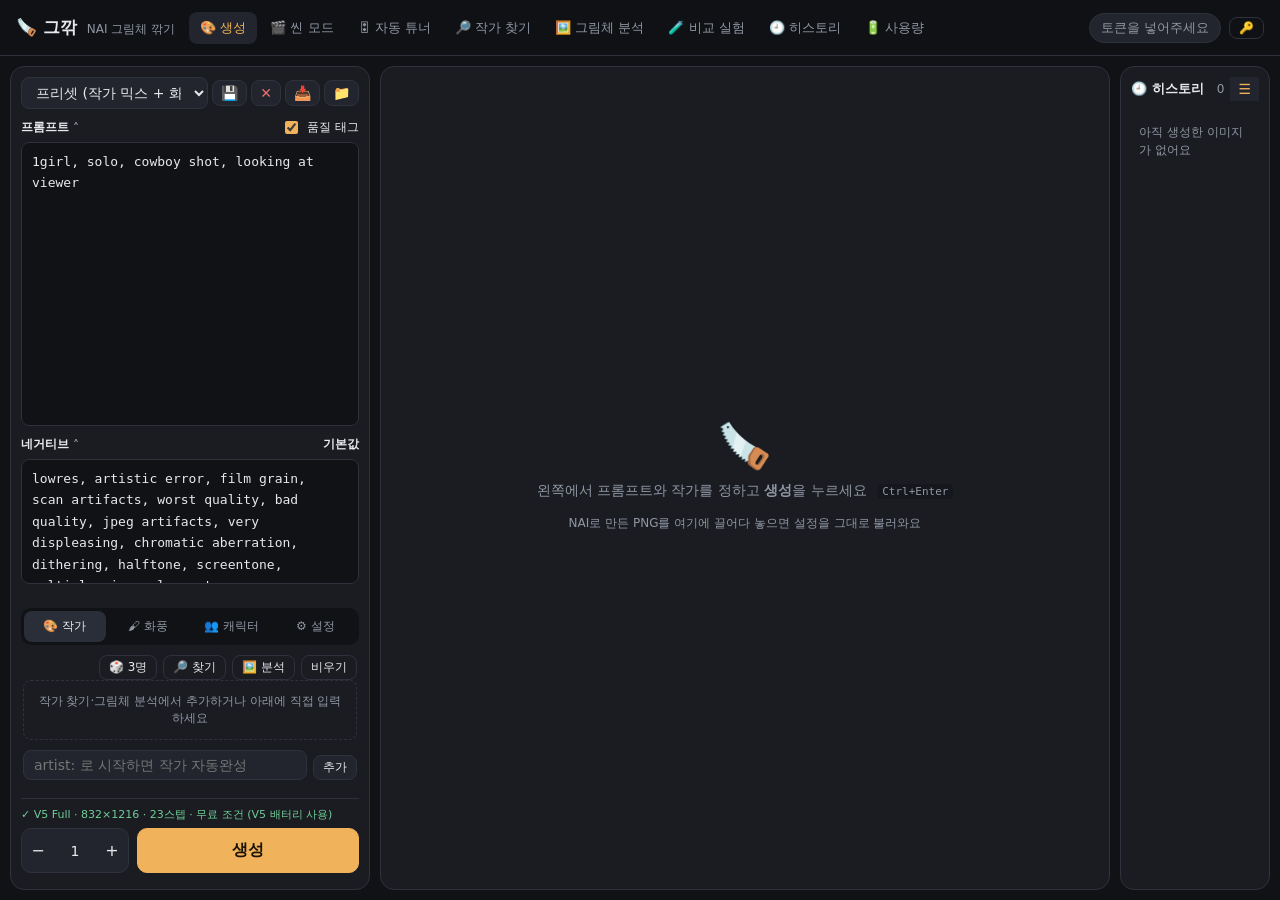
==== commit 98802ae3: "자동 그림체 튜너 추가 (Claude + CLIP) - 예시 이미지 → Claude(Opus 5.5) 분석 + CLIP 후보 → 라운드마다 NAI로 생성·평가·수정 반복 (최대 2" ====
--- a/index.html
+++ b/index.html
@@ -21,6 +21,7 @@
   <main>
     <section id="page-generate" class="page"></section>
     <section id="page-scenes" class="page" hidden></section>
+    <section id="page-tuner" class="page" hidden></section>
     <section id="page-artists" class="page" hidden></section>
     <section id="page-analyze" class="page" hidden></section>
     <section id="page-lab" class="page" hidden></section>
--- a/css/style.css
+++ b/css/style.css
@@ -107,26 +107,96 @@
 .seg button { border: none; background: transparent; padding: 4px 10px; font-size: 12px; }
 .seg button.on { background: var(--panel-3); color: var(--accent); }
 
-/* 생성 페이지 */
-.gen-layout { display: grid; grid-template-columns: 420px minmax(0, 1fr); gap: 16px; align-items: start; }
-.gen-controls { position: sticky; top: calc(var(--header) + 16px); max-height: calc(100vh - var(--header) - 32px); overflow-y: auto; padding-right: 4px; scrollbar-width: thin; }
-.gen-stage { display: flex; flex-direction: column; gap: 10px; min-width: 0; }
-.stage-top { display: flex; align-items: center; gap: 8px; }
-.viewer { background: var(--panel); border: 1px solid var(--line); border-radius: var(--radius); min-height: 58vh; max-height: calc(100vh - 290px); display: grid; place-items: center; overflow: hidden; }
-.viewer img { max-width: 100%; max-height: calc(100vh - 292px); object-fit: contain; cursor: zoom-in; display: block; }
+/* 생성 페이지: 왼쪽 편집 · 가운데 결과 · 오른쪽 히스토리 */
+body[data-page=generate] main { padding: 10px; }
+body[data-page=generate] .foot { display: none; }
+#page-generate { max-width: none; }
+.gen3 { display: grid; grid-template-columns: 400px minmax(0, 1fr) 210px; gap: 10px; height: calc(100vh - var(--header) - 20px); }
+.gen-left, .gen-center, .gen-right { background: var(--panel); border: 1px solid var(--line); border-radius: 14px; min-height: 0; }
+.gen-left { display: flex; flex-direction: column; padding: 10px; gap: 8px; overflow-y: auto; scrollbar-width: thin; }
+.gl-top { display: flex; gap: 4px; align-items: center; }
+.gl-top select { flex: 1; min-width: 0; }
+.icon-btn { padding: 5px 8px; font-size: 14px; line-height: 1; background: var(--panel-2); text-decoration: none; }
+.icon-btn.danger { color: var(--bad); }
+.link-btn { background: none !important; border: none !important; padding: 2px 0; color: var(--muted); font-size: 12px; }
+.link-btn:hover { color: var(--text); }
+.gl-sec { display: flex; flex-direction: column; gap: 4px; }
+.gl-sec.grow { flex: 1 1 260px; min-height: 160px; }
+.gl-sec.neg { flex: 0 1 150px; min-height: 90px; }
+.gl-sec.closed { flex: 0 0 auto; min-height: 0; }
+.gl-sec.closed > .hl-wrap { display: none; }
+.gl-sec-head { display: flex; align-items: center; gap: 6px; }
+.gl-sec-head .link-btn { font-weight: 600; color: var(--text); }
+.caret::after { content: ' ˄'; color: var(--muted); }
+.gl-sec.closed .caret::after { content: ' ˅'; }
+.tiny { font-size: 12px !important; }
+.gl-tabs { display: grid; grid-template-columns: repeat(4, 1fr); gap: 2px; background: var(--bg); border-radius: 10px; padding: 3px; }
+.gl-tabs button { border: none; background: transparent; padding: 7px 4px; font-size: 12px; color: var(--muted); border-radius: 8px; }
+.gl-tabs button.on { background: var(--panel-3); color: var(--text); }
+.tab-count { display: inline-block; min-width: 16px; margin-left: 4px; padding: 0 4px; border-radius: 8px; background: var(--accent); color: var(--accent-ink); font-size: 10px; font-weight: 700; }
+.gl-panel { flex: 0 0 auto; max-height: 38vh; overflow-y: auto; scrollbar-width: thin; padding: 2px; }
+.end-row { justify-content: flex-end; margin-bottom: 8px; }
+.gl-bottom { position: sticky; bottom: -10px; background: var(--panel); padding: 8px 0 2px; margin-top: auto; border-top: 1px solid var(--line); }
+.cost-line { font-size: 11px; margin-bottom: 6px; color: var(--muted); }
+.cost-line.good { color: var(--good); }
+.cost-line.warn { color: var(--warn); }
+.cost-line.bad { color: var(--bad); }
+.gen-row { display: flex; gap: 8px; }
+.stepper { display: inline-flex; border: 1px solid var(--line); border-radius: 10px; overflow: hidden; background: var(--panel-2); }
+.stepper button { border: none; border-radius: 0; background: transparent; width: 32px; font-size: 16px; }
+.stepper input { width: 42px; border: none; border-radius: 0; text-align: center; background: transparent; -moz-appearance: textfield; }
+.stepper input::-webkit-inner-spin-button { -webkit-appearance: none; }
+.gen-btn { flex: 1; font-size: 16px; padding: 11px; border-radius: 10px; }
+
+.gen-center { position: relative; display: flex; flex-direction: column; overflow: hidden; }
+.center-queue { position: absolute; left: 12px; right: 12px; top: 12px; z-index: 3; }
+.center-queue .queuebar:not(.active) { display: none; }
+.viewer { flex: 1; min-height: 0; display: grid; place-items: center; padding: 10px; }
+.viewer img { max-width: 100%; max-height: 100%; object-fit: contain; cursor: zoom-in; display: block; border-radius: 6px; }
 .viewer-empty { display: grid; gap: 10px; place-items: center; text-align: center; color: var(--muted); padding: 40px; }
 .big-emoji { font-size: 44px; }
-.page.drag .viewer, .dropzone.drag { outline: 2px dashed var(--accent); outline-offset: -6px; }
-.viewer-info { display: flex; flex-wrap: wrap; justify-content: space-between; gap: 8px; align-items: center; min-height: 28px; }
-.info-main { min-width: 0; }
+.page.drag .gen-center, .dropzone.drag { outline: 2px dashed var(--accent); outline-offset: -6px; }
+.viewer-actions { position: absolute; right: 12px; top: 12px; display: flex; gap: 4px; opacity: .25; transition: opacity .15s; }
+.gen-center:hover .viewer-actions { opacity: 1; }
+.viewer-actions .icon-btn { background: rgba(20,21,26,.85); }
+.viewer-meta { position: absolute; left: 12px; bottom: 10px; font-size: 11px; color: var(--muted); display: flex; flex-direction: column; gap: 2px; max-width: 60%; background: rgba(17,18,22,.7); padding: 6px 8px; border-radius: 8px; }
+.viewer-meta:empty { display: none; }
+.seed-line { cursor: pointer; }
+.seed-line:hover { color: var(--accent); }
+.meta-mix { white-space: nowrap; overflow: hidden; text-overflow: ellipsis; color: var(--text); }
 .actions { display: flex; gap: 5px; flex-wrap: wrap; }
-.gen-bar { display: flex; align-items: center; gap: 12px; }
-.gen-bar .primary { min-width: 220px; }
-.recent { display: flex; gap: 6px; overflow-x: auto; padding-bottom: 4px; scrollbar-width: thin; }
-.recent img { height: 84px; border-radius: 6px; cursor: pointer; opacity: .7; border: 2px solid transparent; flex: none; }
-.recent img:hover { opacity: 1; }
-.recent img.on { opacity: 1; border-color: var(--accent); }
-.final summary { cursor: pointer; color: var(--muted); font-size: 12px; }
+
+.gen-right { display: flex; flex-direction: column; overflow: hidden; }
+.gr-head { display: flex; align-items: center; gap: 6px; padding: 10px 10px 8px; font-size: 13px; }
+.gr-head .note { margin: 0 0 0 auto; }
+.rail { flex: 1; overflow-y: auto; padding: 0 8px 8px; display: flex; flex-direction: column; gap: 8px; scrollbar-width: thin; }
+.rail-item { position: relative; border-radius: 10px; overflow: hidden; border: 2px solid transparent; flex: none; }
+.rail-item.on { border-color: var(--accent); }
+.rail-item img { width: 100%; display: block; cursor: pointer; aspect-ratio: auto; }
+.rail-item.fav::after { content: '★'; position: absolute; left: 6px; bottom: 4px; color: var(--accent); font-size: 13px; text-shadow: 0 0 3px #000; }
+.rail-tag { position: absolute; left: 5px; top: 4px; font-size: 12px; }
+.rail-item button { position: absolute; top: 5px; width: 24px; height: 24px; padding: 0; border-radius: 50%; border: none !important; background: rgba(0,0,0,.7) !important; font-size: 12px; opacity: 0; transition: opacity .15s; }
+.rail-item:hover button { opacity: 1; }
+.rail-fav { right: 33px; color: var(--accent); }
+.rail-del { right: 5px; color: var(--bad); }
+
+/* 프롬프트 색 표시 입력칸 */
+.hl-wrap { position: relative; flex: 1; min-height: 0; display: flex; }
+.hl-back, .hl-front {
+  font: 13px/1.65 ui-monospace, 'D2Coding', Consolas, monospace; padding: 8px 10px; margin: 0;
+  white-space: pre-wrap; word-wrap: break-word; overflow-wrap: break-word; letter-spacing: 0; tab-size: 2;
+  scrollbar-gutter: stable; scrollbar-width: thin; /* 스크롤바가 생겨도 두 겹의 줄바꿈 위치가 같도록 */
+}
+.hl-back { position: absolute; inset: 0; overflow: hidden; color: var(--text); border: 1px solid transparent; border-radius: 8px; pointer-events: none; }
+.hl-front { position: relative; flex: 1; width: 100%; height: 100%; min-height: 70px; resize: none; background: transparent !important; color: transparent; caret-color: var(--text); overflow-y: auto; scrollbar-width: thin; }
+.hl-front::placeholder { color: var(--muted); }
+.hl-front::selection { background: rgba(240,178,90,.35); color: transparent; }
+.hl-wrap { background: var(--bg); border-radius: 8px; }
+.hl-up { background: rgba(239,111,108,.28); border-radius: 3px; }
+.hl-down { background: rgba(92,140,255,.28); border-radius: 3px; }
+.hl-neg { background: rgba(160,110,255,.32); border-radius: 3px; }
+.hl-flat { background: rgba(255,255,255,.08); border-radius: 3px; }
+.hl-artist { color: var(--accent-2); }
 
 /* 작가 믹스 */
 .mix { display: flex; flex-direction: column; gap: 6px; margin-bottom: 10px; }
@@ -244,9 +314,6 @@
 .ac-tag.c5 { color: #f0c36d; }
 
 /* 예약 생성 */
-.multi { display: inline-flex; align-items: center; border: 1px solid var(--line); border-radius: 12px; overflow: hidden; }
-.multi input { width: 4.2em; border: none; border-radius: 0; text-align: center; background: var(--panel-2); padding: 11px 4px; }
-.multi button { border: none; border-radius: 0; padding: 11px 14px; }
 .qb-main { display: flex; flex-wrap: wrap; align-items: center; gap: 12px; background: var(--panel); border: 1px solid var(--line); border-radius: var(--radius); padding: 8px 12px; margin-bottom: 10px; }
 .queuebar.active .qb-main { border-color: var(--accent); }
 .qb-main .meter { flex: 1; min-width: 120px; }
@@ -265,6 +332,46 @@
 .scene-gallery:empty { display: none; }
 .scene-gallery img { height: 76px; border-radius: 6px; cursor: zoom-in; flex: none; }
 
+/* 자동 튜너 */
+.tu-layout { display: grid; grid-template-columns: 380px minmax(0, 1fr); gap: 16px; align-items: start; }
+.tu-left { position: sticky; top: calc(var(--header) + 16px); max-height: calc(100vh - var(--header) - 32px); overflow-y: auto; scrollbar-width: thin; }
+.tu-ref { max-width: 100%; max-height: 300px; border-radius: 10px; cursor: zoom-in; }
+.good-text { color: var(--good); }
+.pre { white-space: pre-wrap; }
+.tu-steps { padding-left: 18px; line-height: 1.8; }
+.tu-status .meter { margin-top: 8px; }
+.tu-board { display: flex; flex-direction: column; gap: 10px; }
+.tu-cand { display: grid; grid-template-columns: 28px auto minmax(0, 1fr); gap: 10px; background: var(--panel-2); border-radius: 10px; padding: 8px; }
+.tu-rank { width: 26px; height: 26px; border-radius: 50%; background: var(--accent); color: var(--accent-ink); font-weight: 800; display: grid; place-items: center; }
+.tu-imgs { display: flex; gap: 4px; }
+.tu-imgs img { height: 120px; border-radius: 6px; cursor: zoom-in; }
+.tu-imgs.big img { height: 220px; }
+.tu-info { display: flex; flex-direction: column; gap: 3px; min-width: 0; }
+.tu-prompt { display: block; font-size: 11px; background: var(--bg); padding: 6px 8px; border-radius: 6px; white-space: pre-wrap; word-break: break-word; }
+.tu-round { border-top: 1px solid var(--line); padding: 8px 0; }
+.tu-thumbs { display: flex; gap: 6px; overflow-x: auto; scrollbar-width: thin; }
+.tu-thumbs figure { margin: 0; flex: none; text-align: center; }
+.tu-thumbs img { height: 110px; border-radius: 6px; cursor: zoom-in; display: block; }
+.tu-thumbs figcaption { font-size: 10px; color: var(--muted); }
+.tu-log { max-height: 260px; overflow-y: auto; }
+.tu-final { border-color: var(--accent); }
+.tu-out { margin-top: 8px; }
+
+/* 지우기·선택 */
+.danger-fill { background: var(--bad) !important; border-color: var(--bad) !important; color: #fff !important; }
+.sel-box { position: absolute; left: 6px; top: 6px; background: rgba(0,0,0,.6) !important; border: none !important; border-radius: 6px; padding: 0 6px; font-size: 16px; opacity: 0; transition: opacity .15s; }
+.card:hover .sel-box, .card.selected .sel-box { opacity: 1; }
+.card.selected { border-color: var(--bad); box-shadow: 0 0 0 2px rgba(239,111,108,.35); }
+.scene-tag { position: absolute; left: 6px; bottom: 6px; background: rgba(0,0,0,.65); padding: 1px 7px; border-radius: 999px; font-size: 11px; }
+.scount { display: inline-flex; gap: 6px; align-items: center; }
+.sg-item { position: relative; flex: none; }
+.sg-item img { display: block; }
+.sg-item.fav img { outline: 2px solid var(--accent); outline-offset: -2px; }
+.sg-item button { position: absolute; top: 3px; width: 20px; height: 20px; padding: 0; border-radius: 50%; border: none !important; background: rgba(0,0,0,.65) !important; font-size: 11px; opacity: 0; transition: opacity .15s; }
+.sg-item:hover button, .sg-item.fav .sg-fav { opacity: 1; }
+.sg-fav { left: 3px; color: var(--accent); }
+.sg-del { right: 3px; color: var(--bad); }
+
 /* 자동저장 */
 .on-accent { color: var(--accent) !important; border-color: #6b5228 !important; }
 .radio-card { display: flex; gap: 10px; align-items: flex-start; padding: 10px; border: 1px solid var(--line); border-radius: 10px; margin-bottom: 8px; cursor: pointer; color: var(--text); font-size: 13px; }
@@ -283,13 +390,22 @@
 .toast.out { opacity: 0; transform: translateY(8px); }
 .foot { color: var(--muted); font-size: 11px; text-align: center; padding: 20px; border-top: 1px solid var(--line); margin-top: 20px; }
 
+@media (max-width: 1400px) {
+  .gen3 { grid-template-columns: 360px minmax(0, 1fr) 150px; }
+}
 @media (max-width: 1100px) {
-  .gen-layout, .an-layout { grid-template-columns: 1fr; }
-  .gen-controls { position: static; max-height: none; }
-  .gen-stage { order: -1; }
-  .viewer { min-height: 40vh; max-height: 70vh; }
-  .viewer img { max-height: 70vh; }
-  .gen-bar { position: sticky; bottom: 0; z-index: 5; background: var(--bg); padding: 8px 0; }
+  .an-layout, .tu-layout { grid-template-columns: 1fr; }
+  .tu-left { position: static; max-height: none; }
+  .gen3 { grid-template-columns: 1fr; height: auto; }
+  .gen-center { order: -1; height: 62vh; }
+  .gen-left { overflow: visible; }
+  .gl-sec.grow { flex: none; height: 220px; }
+  .gl-sec.neg { flex: none; height: 120px; }
+  .gl-panel { max-height: none; }
+  .gl-bottom { bottom: 0; z-index: 5; }
+  .gen-right { max-height: 200px; }
+  .rail { flex-direction: row; overflow-x: auto; overflow-y: hidden; }
+  .rail-item { width: 110px; }
 }
 @media (max-width: 1100px) {
   .top { height: auto; flex-wrap: wrap; padding: 8px 12px; gap: 6px 10px; }
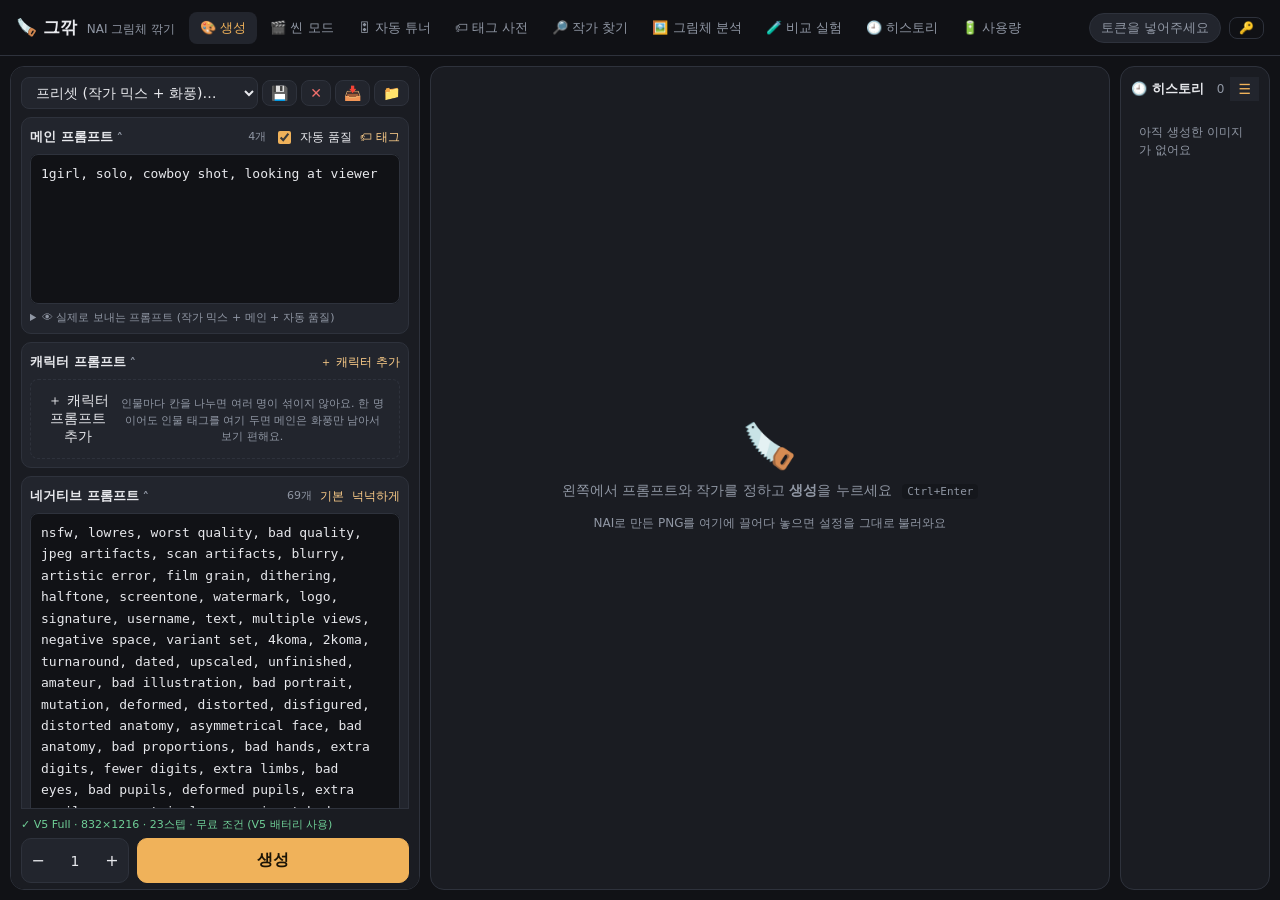
==== commit ff86dcd2: "튜너 정확도·화면 개선, 태그 사전, 캐릭터 칸 분리, 모델별 스텝 - 튜너 점수에 색감·명암·선 통계 추가 (CLIP 60% + 통계 40%) - 처음부터 짜도 화풍·퀄리티 태그" ====
--- a/index.html
+++ b/index.html
@@ -22,6 +22,7 @@
     <section id="page-generate" class="page"></section>
     <section id="page-scenes" class="page" hidden></section>
     <section id="page-tuner" class="page" hidden></section>
+    <section id="page-tags" class="page" hidden></section>
     <section id="page-artists" class="page" hidden></section>
     <section id="page-analyze" class="page" hidden></section>
     <section id="page-lab" class="page" hidden></section>
--- a/css/style.css
+++ b/css/style.css
@@ -111,7 +111,7 @@
 body[data-page=generate] main { padding: 10px; }
 body[data-page=generate] .foot { display: none; }
 #page-generate { max-width: none; }
-.gen3 { display: grid; grid-template-columns: 400px minmax(0, 1fr) 210px; gap: 10px; height: calc(100vh - var(--header) - 20px); }
+.gen3 { display: grid; grid-template-columns: 470px minmax(0, 1fr) 200px; gap: 10px; height: calc(100vh - var(--header) - 20px); }
 .gen-left, .gen-center, .gen-right { background: var(--panel); border: 1px solid var(--line); border-radius: 14px; min-height: 0; }
 .gen-left { display: flex; flex-direction: column; padding: 10px; gap: 8px; overflow-y: auto; scrollbar-width: thin; }
 .gl-top { display: flex; gap: 4px; align-items: center; }
@@ -120,21 +120,55 @@
 .icon-btn.danger { color: var(--bad); }
 .link-btn { background: none !important; border: none !important; padding: 2px 0; color: var(--muted); font-size: 12px; }
 .link-btn:hover { color: var(--text); }
-.gl-sec { display: flex; flex-direction: column; gap: 4px; }
-.gl-sec.grow { flex: 1 1 260px; min-height: 160px; }
-.gl-sec.neg { flex: 0 1 150px; min-height: 90px; }
-.gl-sec.closed { flex: 0 0 auto; min-height: 0; }
-.gl-sec.closed > .hl-wrap { display: none; }
-.gl-sec-head { display: flex; align-items: center; gap: 6px; }
-.gl-sec-head .link-btn { font-weight: 600; color: var(--text); }
+.gl-sec { display: flex; flex-direction: column; gap: 6px; flex: none; background: var(--panel-2); border: 1px solid var(--line); border-radius: 10px; padding: 8px; }
+.gl-sec.closed > :not(.gl-sec-head) { display: none; }
+.gl-sec-head { display: flex; align-items: center; gap: 8px; }
+.gl-sec-head > .link-btn:first-child { font-weight: 700; font-size: 13px; color: var(--text); }
+.gl-sec-head .note { margin: 0; font-size: 11px; }
+.gl-sec-head .link-btn:not(:first-child) { color: var(--accent-2); }
+.sec-body { display: flex; flex-direction: column; gap: 6px; }
+.hl-wrap.grow-box { flex: none; }
+.grow-box .hl-front { height: auto; }
+.final-prompt summary { cursor: pointer; font-size: 11px; color: var(--muted); }
+.final-prompt[open] summary { margin-bottom: 6px; }
+
+/* 프롬프트 칩 보기 */
+.pchips { display: flex; flex-wrap: wrap; gap: 4px; max-height: 340px; overflow-y: auto; scrollbar-width: thin; }
+.pchips.empty { display: block; }
+.pchip { display: inline-flex; align-items: baseline; gap: 4px; padding: 2px 7px; border-radius: 6px; font-size: 12px; background: rgba(255,255,255,.07); border: 1px solid transparent; }
+.pchip b { font-size: 10px; font-weight: 700; opacity: .9; }
+.pchip.up { background: rgba(239,111,108,.18); border-color: rgba(239,111,108,.35); }
+.pchip.down { background: rgba(92,140,255,.16); border-color: rgba(92,140,255,.35); }
+.pchip.neg { background: rgba(160,110,255,.2); border-color: rgba(160,110,255,.45); }
+.pchip.artist { color: var(--accent-2); border-color: rgba(240,178,90,.45); }
+.pblock { background: var(--bg); border-radius: 10px; padding: 8px 10px; margin-top: 8px; }
+.pblock-head { display: flex; align-items: center; gap: 8px; margin-bottom: 6px; }
+.pblock-head .note { margin: 0; }
+.pblock pre.code { margin: 0; max-height: 300px; overflow: auto; white-space: pre-wrap; word-break: break-word; font-size: 12px; }
+
+/* 태그 팔레트 */
+.palette { display: flex; flex-direction: column; gap: 8px; }
+.pal-top { display: flex; gap: 6px; align-items: center; flex-wrap: wrap; }
+.pal-top input[type=search] { flex: 1; min-width: 140px; }
+.pal-tabs { display: flex; flex-wrap: wrap; gap: 4px; }
+.pal-tabs button { padding: 3px 9px; font-size: 12px; border-radius: 999px; background: var(--panel-2); color: var(--muted); }
+.pal-tabs button.on { background: var(--panel-3); color: var(--accent); border-color: var(--accent); }
+.pal-tabs button.neg { color: #c9a8ff; }
+.pal-tabs button.neg.on { border-color: #a06eff; }
+.pal-list .note { margin: 0 0 6px; }
+.pal-sec { margin-bottom: 8px; }
+.chip.pal { cursor: pointer; }
+.chip.pal:hover { border-color: var(--accent); }
+.chip.pal.neg.on, .style-item.neg.on { border-color: #a06eff; color: #d3bcff; background: #261d36; }
+.palette.full .style-grid { max-height: 62vh; }
 .caret::after { content: ' ˄'; color: var(--muted); }
 .gl-sec.closed .caret::after { content: ' ˅'; }
 .tiny { font-size: 12px !important; }
-.gl-tabs { display: grid; grid-template-columns: repeat(4, 1fr); gap: 2px; background: var(--bg); border-radius: 10px; padding: 3px; }
+.gl-tabs { display: grid; grid-template-columns: repeat(3, 1fr); gap: 2px; background: var(--bg); border-radius: 10px; padding: 3px; }
 .gl-tabs button { border: none; background: transparent; padding: 7px 4px; font-size: 12px; color: var(--muted); border-radius: 8px; }
 .gl-tabs button.on { background: var(--panel-3); color: var(--text); }
 .tab-count { display: inline-block; min-width: 16px; margin-left: 4px; padding: 0 4px; border-radius: 8px; background: var(--accent); color: var(--accent-ink); font-size: 10px; font-weight: 700; }
-.gl-panel { flex: 0 0 auto; max-height: 38vh; overflow-y: auto; scrollbar-width: thin; padding: 2px; }
+.gl-panel { flex: 0 0 auto; max-height: 48vh; overflow-y: auto; scrollbar-width: thin; padding: 2px; }
 .end-row { justify-content: flex-end; margin-bottom: 8px; }
 .gl-bottom { position: sticky; bottom: -10px; background: var(--panel); padding: 8px 0 2px; margin-top: auto; border-top: 1px solid var(--line); }
 .cost-line { font-size: 11px; margin-bottom: 6px; color: var(--muted); }
@@ -222,12 +256,16 @@
 
 /* 캐릭터 */
 .chars { display: flex; flex-direction: column; gap: 8px; }
-.char { background: var(--panel-2); border-radius: 8px; padding: 8px; }
+.char { background: var(--panel); border: 1px solid var(--line); border-radius: 8px; padding: 8px; }
 .char.off { opacity: .5; }
 .char-head { display: flex; gap: 8px; align-items: center; margin-bottom: 6px; }
 .char-head .note { margin: 0 0 0 auto; }
 .char-body { display: flex; gap: 8px; }
-.char-body textarea { margin-bottom: 4px; }
+.char-fields { display: flex; flex-direction: column; gap: 4px; min-width: 0; }
+.char-label { font-size: 11px; color: var(--muted); }
+.char-pos { flex: none; }
+.char-empty { width: 100%; padding: 12px; border: 1px dashed var(--line); background: transparent; text-align: center; white-space: normal; }
+.char-empty .note { margin: 4px 0 0; font-size: 11px; }
 .pos-grid { display: grid; grid-template-columns: repeat(5, 14px); gap: 3px; align-content: start; padding: 4px; background: var(--bg); border-radius: 6px; flex: none; }
 .pos { width: 14px; height: 14px; padding: 0; border-radius: 3px; background: var(--panel-3); border: none; }
 .pos.on { background: var(--accent); }
@@ -334,6 +372,43 @@
 
 /* 자동 튜너 */
 .tu-layout { display: grid; grid-template-columns: 380px minmax(0, 1fr); gap: 16px; align-items: start; }
+.tu-setup { display: flex; flex-direction: column; gap: 10px; }
+.tu-setup h3, .tu-setup p { margin: 0; }
+.tu-drop { margin: 0; padding: 16px; cursor: pointer; }
+.tu-drop .note { margin: 4px 0 0; }
+.tu-refinfo:empty { display: none; }
+.tu-refinfo { background: var(--bg); border-radius: 8px; padding: 8px 10px; display: flex; flex-direction: column; gap: 4px; }
+.tu-kv { display: grid; grid-template-columns: 70px 1fr; gap: 8px; font-size: 12px; }
+.tu-kv span:first-child { color: var(--muted); }
+.tu-field { display: flex; flex-direction: column; gap: 4px; }
+.tu-label { font-size: 12px; color: var(--muted); font-weight: 600; }
+.tu-seg { display: flex; }
+.tu-seg button { flex: 1; padding: 7px 6px; font-size: 13px; }
+.tu-check { align-items: flex-start; gap: 8px; font-size: 13px; }
+.tu-check .note { font-size: 12px; }
+.tu-go { font-size: 15px; padding: 10px; }
+.tu-adv summary { cursor: pointer; font-weight: 600; }
+.tu-adv[open] summary { margin-bottom: 10px; }
+.tu-adv .seg { display: flex; }
+.tu-adv .seg button { flex: 1; }
+.tiny-spin { display: inline-block; width: 12px; height: 12px; border-width: 2px; vertical-align: -2px; }
+.tu-st { font-size: 15px; }
+.tu-vs { display: flex; gap: 10px; margin-top: 10px; align-items: flex-start; }
+.tu-vs figure { margin: 0; text-align: center; }
+.tu-vs img { height: 260px; border-radius: 8px; cursor: zoom-in; display: block; }
+.tu-vs.big { flex-wrap: wrap; }
+.tu-vs.big img { height: 300px; }
+.tu-vs figcaption { font-size: 11px; color: var(--muted); margin-top: 3px; }
+.tu-vs figure:first-child img { outline: 2px solid var(--accent); }
+.tu-wait { align-self: center; }
+.tu-badge { position: absolute; right: 6px; top: 6px; font-size: 22px; text-shadow: 0 0 4px #000; }
+.tu-score { font-weight: 700; color: var(--accent-2); }
+.tu-settings { display: flex; flex-wrap: wrap; gap: 8px; margin-top: 10px; }
+.tu-settings > div { background: var(--bg); border-radius: 8px; padding: 6px 12px; display: flex; flex-direction: column; min-width: 80px; }
+.tu-settings .note { margin: 0; font-size: 11px; }
+.tu-intro .tu-steps li { margin-bottom: 4px; }
+details.panel > summary { cursor: pointer; }
+details.panel[open] > summary { margin-bottom: 10px; }
 .tu-left { position: sticky; top: calc(var(--header) + 16px); max-height: calc(100vh - var(--header) - 32px); overflow-y: auto; scrollbar-width: thin; }
 .tu-ref { max-width: 100%; max-height: 300px; border-radius: 10px; cursor: zoom-in; }
 .good-text { color: var(--good); }
@@ -355,7 +430,21 @@
 .tu-thumbs figcaption { font-size: 10px; color: var(--muted); }
 .tu-log { max-height: 260px; overflow-y: auto; }
 .tu-final { border-color: var(--accent); }
+.tu-pick { border-color: var(--accent); }
+.tu-pickgrid { display: grid; grid-template-columns: repeat(auto-fill, minmax(210px, 1fr)); gap: 10px; }
+.tu-pickgrid figure { position: relative; margin: 0; border: 3px solid transparent; border-radius: 10px; overflow: hidden; background: var(--panel-2); cursor: pointer; }
+.tu-pickgrid figure.on { border-color: var(--good); }
+.tu-pickgrid figure.ref { border-color: var(--accent); }
+.tu-pickgrid img { width: 100%; display: block; cursor: pointer; }
+.tu-pickgrid figcaption { font-size: 11px; padding: 4px 6px; }
+.tu-why { padding: 0 6px 6px; font-size: 10px; }
 .tu-out { margin-top: 8px; }
+
+/* 태그 사전 */
+.tags-layout { display: grid; grid-template-columns: minmax(0, 1fr) 380px; gap: 16px; align-items: start; }
+.tags-side { position: sticky; top: calc(var(--header) + 16px); display: flex; flex-direction: column; gap: 10px; max-height: calc(100vh - var(--header) - 32px); overflow-y: auto; scrollbar-width: thin; }
+.tags-side .panel { margin: 0; }
+.tags-side .btn { text-align: center; }
 
 /* 지우기·선택 */
 .danger-fill { background: var(--bad) !important; border-color: var(--bad) !important; color: #fff !important; }
@@ -391,16 +480,15 @@
 .foot { color: var(--muted); font-size: 11px; text-align: center; padding: 20px; border-top: 1px solid var(--line); margin-top: 20px; }
 
 @media (max-width: 1400px) {
-  .gen3 { grid-template-columns: 360px minmax(0, 1fr) 150px; }
+  .gen3 { grid-template-columns: 410px minmax(0, 1fr) 150px; }
 }
 @media (max-width: 1100px) {
-  .an-layout, .tu-layout { grid-template-columns: 1fr; }
+  .an-layout, .tu-layout, .tags-layout { grid-template-columns: 1fr; }
+  .tags-side { position: static; max-height: none; }
   .tu-left { position: static; max-height: none; }
   .gen3 { grid-template-columns: 1fr; height: auto; }
   .gen-center { order: -1; height: 62vh; }
   .gen-left { overflow: visible; }
-  .gl-sec.grow { flex: none; height: 220px; }
-  .gl-sec.neg { flex: none; height: 120px; }
   .gl-panel { max-height: none; }
   .gl-bottom { bottom: 0; z-index: 5; }
   .gen-right { max-height: 200px; }
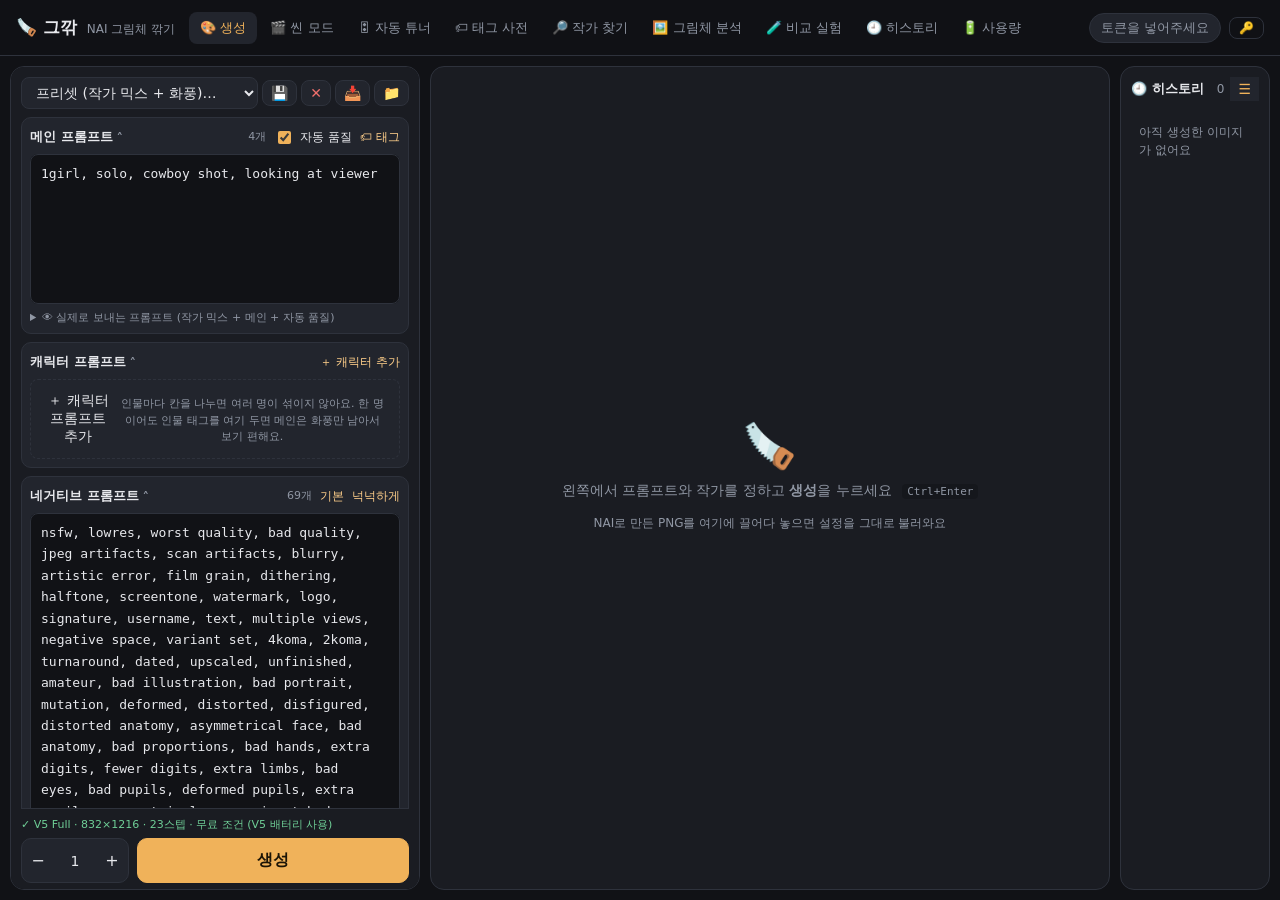
==== commit bf7721fc: "튜너: 애니 전용 태거(WD Tagger v3)로 예시 읽기 - 예시를 Danbooru 태그로 읽어 내용 프롬프트·화풍 태그를 채움 (브라우저에서 WebGPU로 실행, 모델 380" ====
--- a/index.html
+++ b/index.html
@@ -49,6 +49,7 @@
     작가 샘플 이미지·투표: <a href="https://nax.moe" target="_blank" rel="noopener">NovelAI Tag Experiments (nax.moe)</a> by Zelest,
     <a href="https://creativecommons.org/licenses/by/4.0/" target="_blank" rel="noopener">CC BY 4.0</a> ·
     태그 목록: <a href="https://github.com/DominikDoom/a1111-sd-webui-tagcomplete" target="_blank" rel="noopener">a1111-sd-webui-tagcomplete</a> (MIT) ·
+    애니 태거: <a href="https://huggingface.co/SmilingWolf/wd-vit-tagger-v3" target="_blank" rel="noopener">WD Tagger v3</a> (Apache-2.0) ·
     NovelAI·Anlatan과 관련 없는 개인 프로젝트예요.
   </footer>
 
--- a/css/style.css
+++ b/css/style.css
@@ -407,6 +407,15 @@
 .tu-settings > div { background: var(--bg); border-radius: 8px; padding: 6px 12px; display: flex; flex-direction: column; min-width: 80px; }
 .tu-settings .note { margin: 0; font-size: 11px; }
 .tu-intro .tu-steps li { margin-bottom: 4px; }
+.tu-artpick { border-color: var(--accent); }
+.tu-artgrid { display: grid; grid-template-columns: repeat(auto-fill, minmax(150px, 1fr)); gap: 8px; }
+.tu-artgrid figure { position: relative; margin: 0; border: 3px solid transparent; border-radius: 10px; overflow: hidden; background: var(--panel-2); cursor: pointer; }
+.tu-artgrid figure.on { border-color: var(--good); }
+.tu-artgrid figure.ref { border-color: var(--accent); cursor: zoom-in; }
+.tu-artgrid img { width: 100%; aspect-ratio: 2 / 3; object-fit: cover; object-position: 50% 15%; display: block; }
+.tu-artgrid figcaption { font-size: 11px; padding: 3px 6px; white-space: nowrap; overflow: hidden; text-overflow: ellipsis; }
+.tu-zoom { position: absolute; left: 5px; top: 5px; padding: 1px 5px; font-size: 12px; background: rgba(0,0,0,.6) !important; border: none !important; opacity: 0; transition: opacity .15s; }
+.tu-artgrid figure:hover .tu-zoom { opacity: 1; }
 details.panel > summary { cursor: pointer; }
 details.panel[open] > summary { margin-bottom: 10px; }
 .tu-left { position: sticky; top: calc(var(--header) + 16px); max-height: calc(100vh - var(--header) - 32px); overflow-y: auto; scrollbar-width: thin; }
